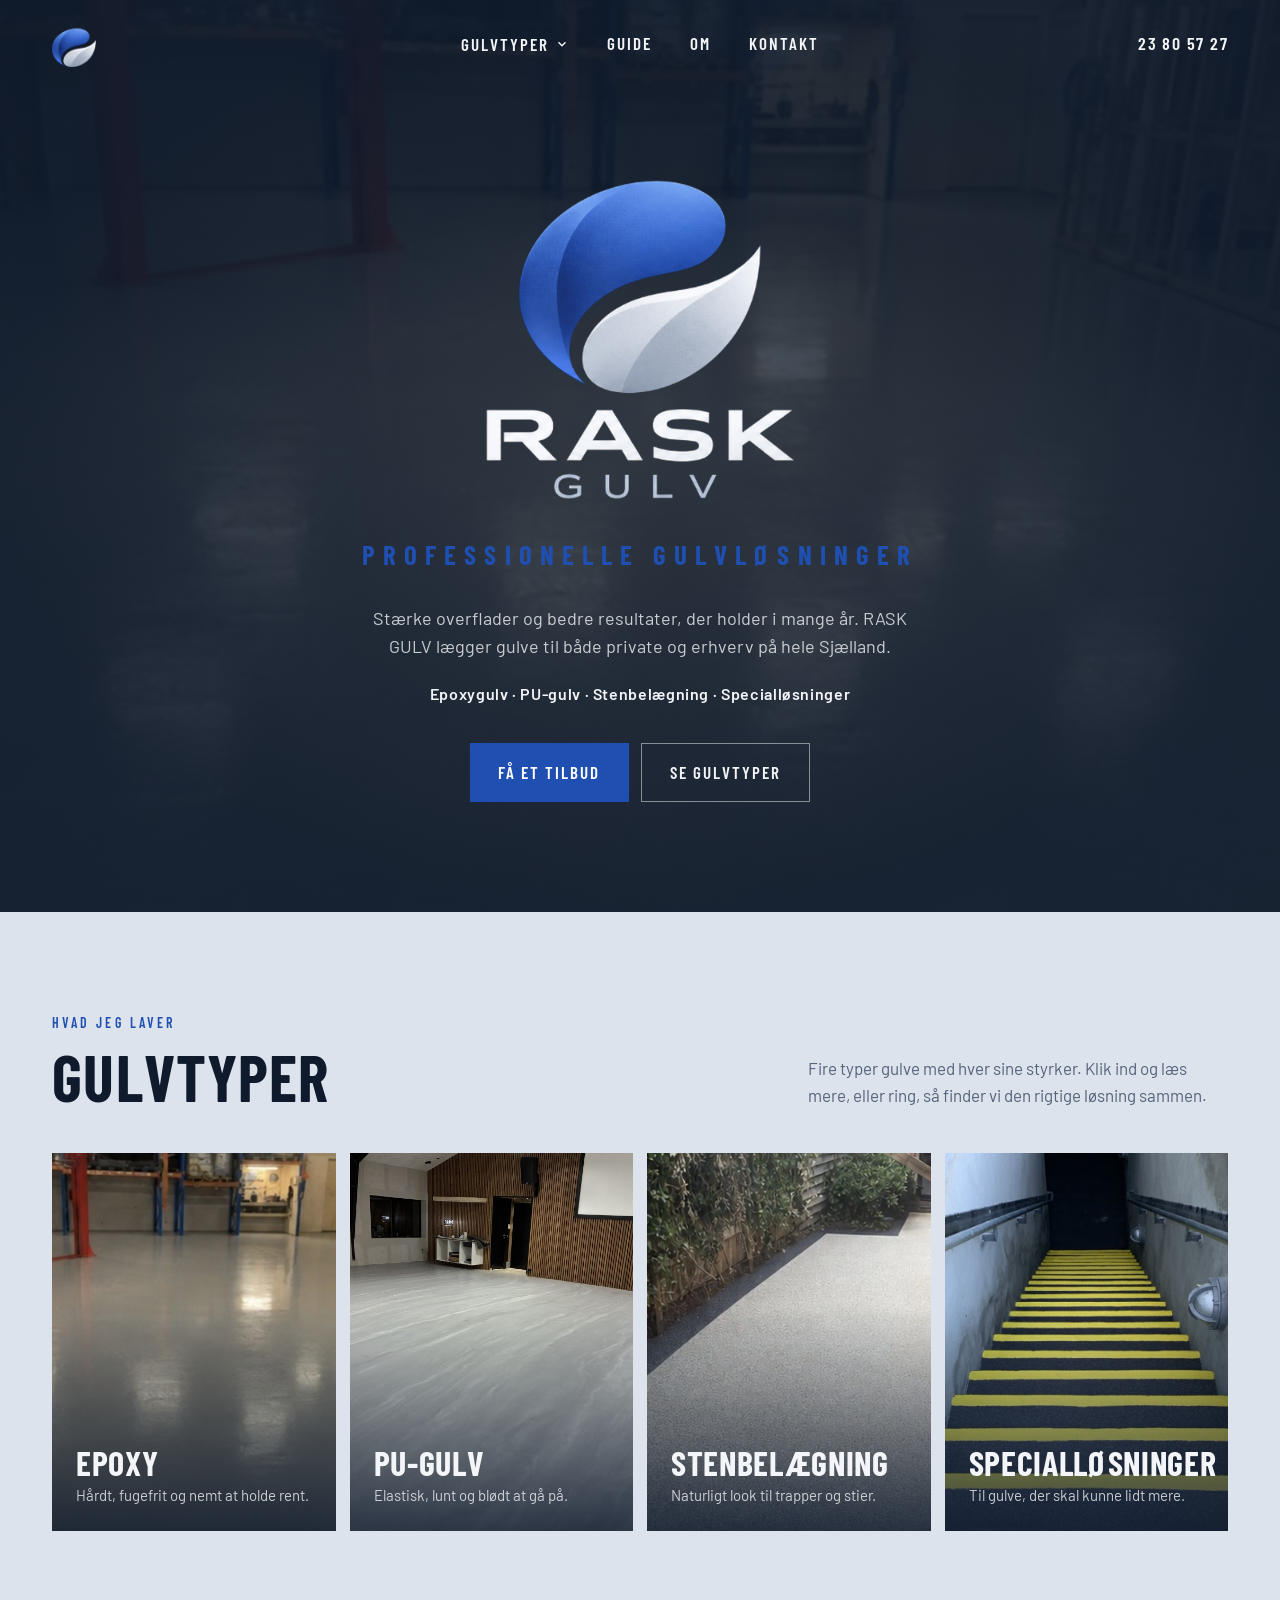
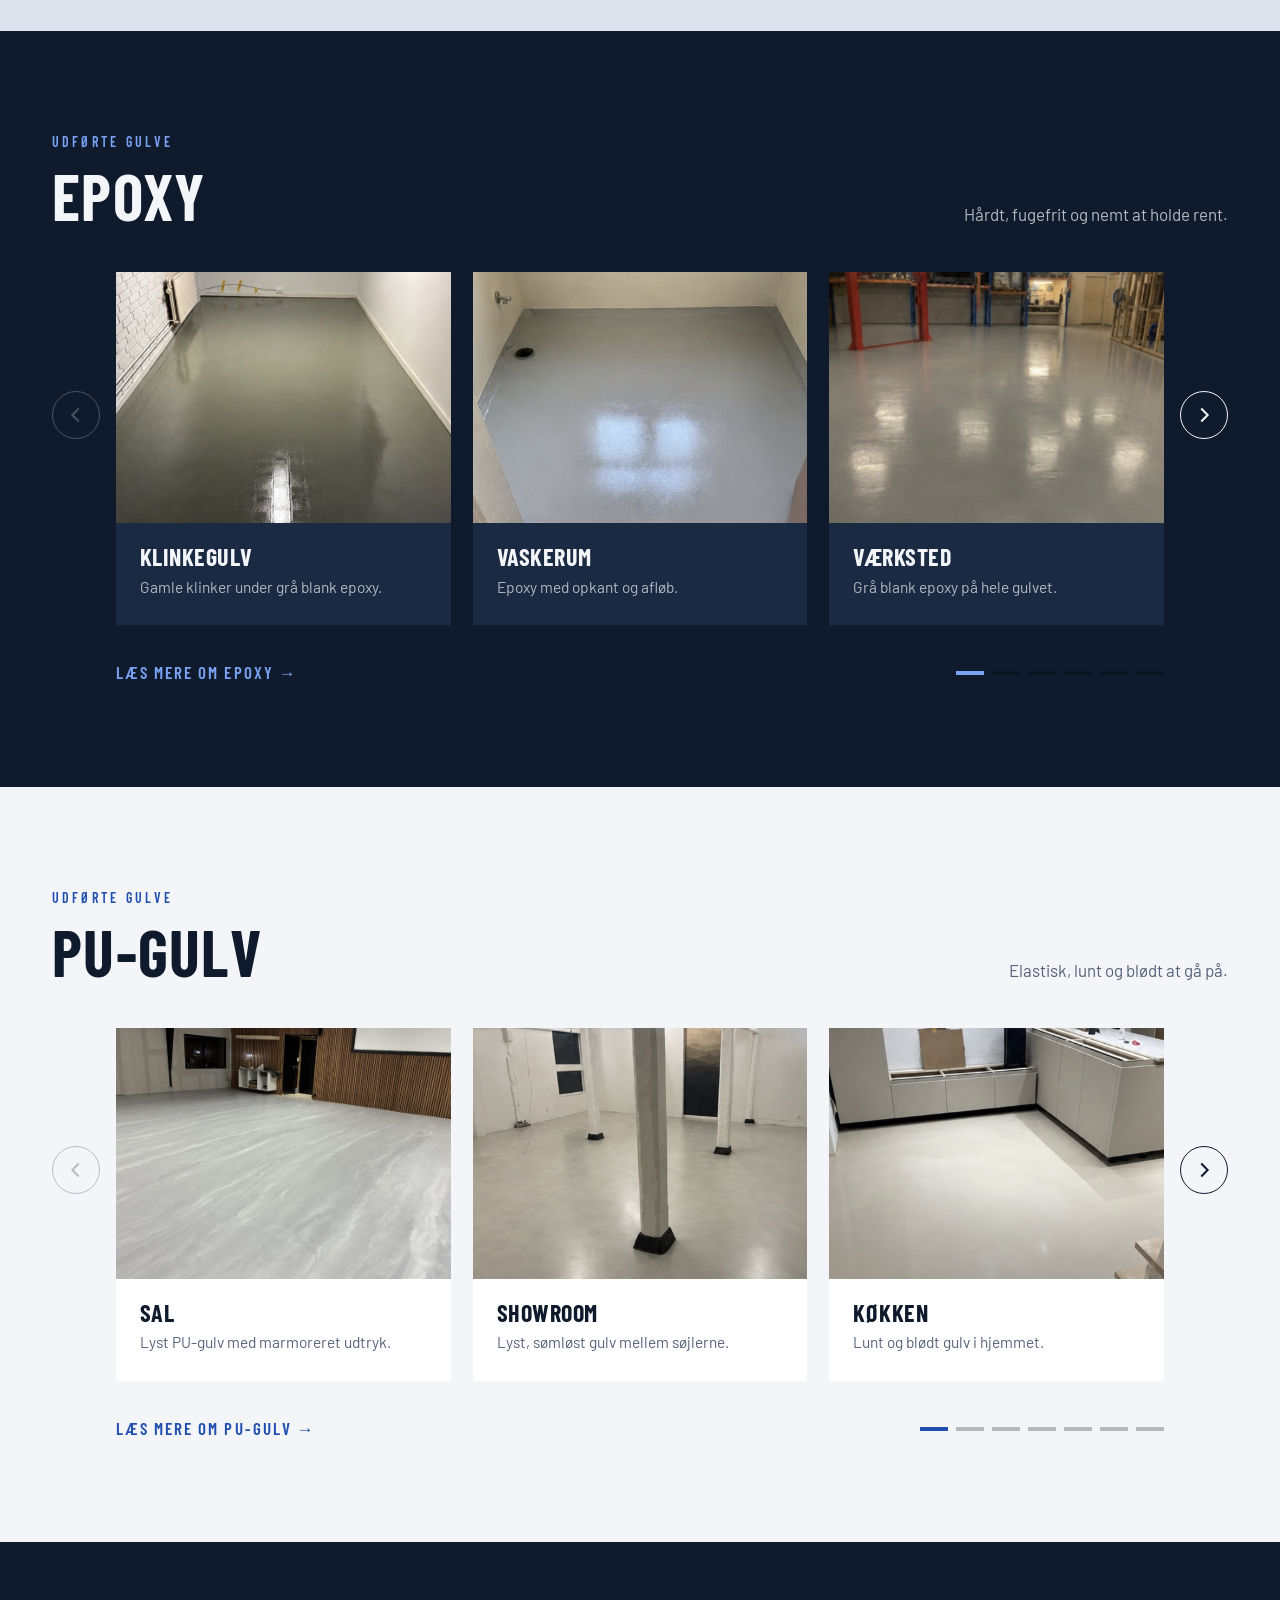
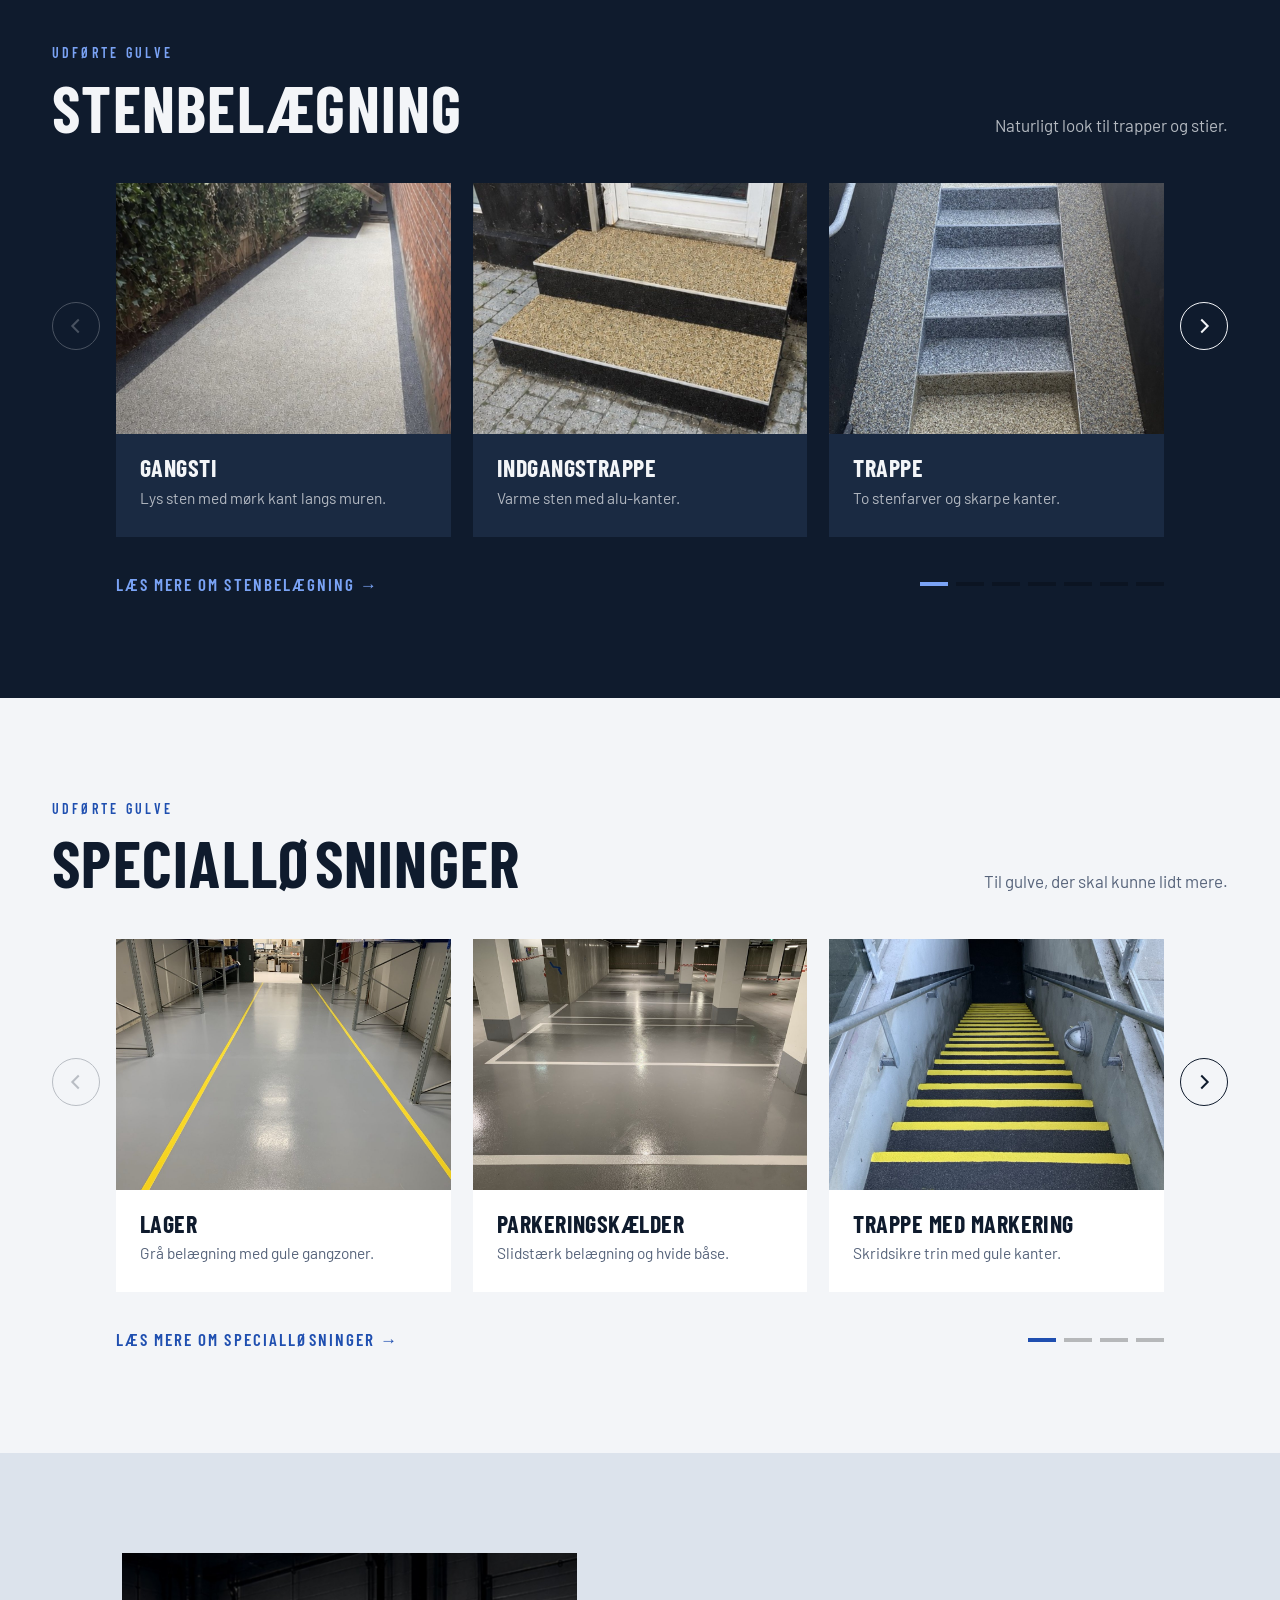
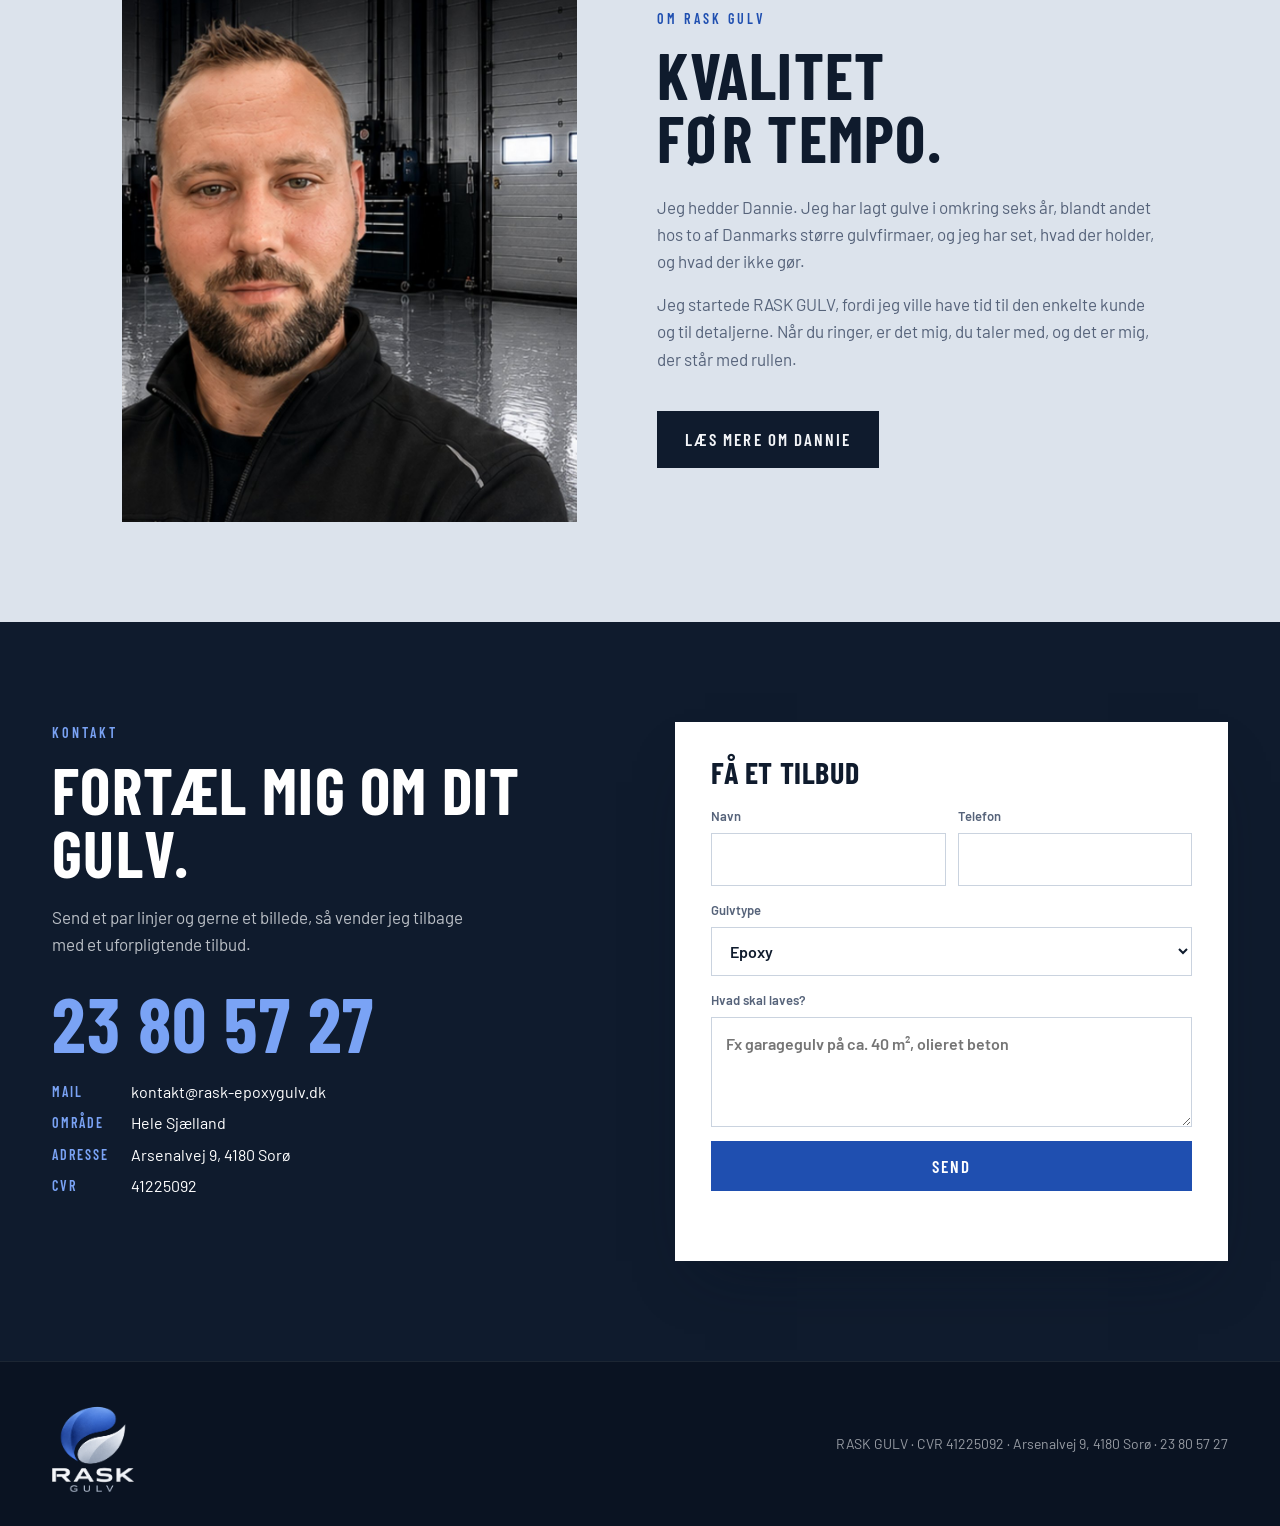
==== index.html @ 0fd966d1 "first commit" ====
<!doctype html>
<html lang="da">
<head>
<meta charset="utf-8">
<meta name="viewport" content="width=device-width, initial-scale=1, viewport-fit=cover">
<title>RASK GULV | Epoxy, PU og stenbelægning på Sjælland</title>
<meta name="description" content="RASK GULV lægger epoxy-, PU- og stenbelægning og specialgulve på hele Sjælland. Ring til Dannie på 23 80 57 27.">
<link rel="preconnect" href="https://fonts.googleapis.com"><link rel="preconnect" href="https://fonts.gstatic.com" crossorigin>
<link rel="stylesheet" href="https://fonts.googleapis.com/css2?family=Barlow+Condensed:wght@500;600;700&family=Barlow:wght@400;500;600;700&display=swap">
<link rel="icon" href="favicon/favicon.ico" sizes="any">
<link rel="icon" type="image/png" href="favicon/favicon.png">
<link rel="apple-touch-icon" href="favicon/apple-touch-icon.png">
<link rel="stylesheet" href="style.css">
</head>
<body id="top">
<header class="hero hA">
  <div class="bg"></div>
  <div class="mark"><div class="wrap"><a class="lg" href="index.html" aria-label="RASK GULV, forside"><img src="img/logo-mark.png" alt="RASK GULV"></a>
<nav class="topnav" aria-label="Hovedmenu"><div class="dd"><button class="dd-btn" aria-expanded="false" aria-haspopup="true">Gulvtyper <svg viewBox="0 0 24 24" width="14" height="14" fill="none" stroke="currentColor" stroke-width="2.4" aria-hidden="true"><path d="M6 9l6 6 6-6"/></svg></button><div class="dd-menu"><a href="epoxy.html"><span style="background-image:url(img/hero.jpg)"></span><b>Epoxy</b><small>Hårdt, fugefrit og nemt at holde rent.</small></a><a href="pu-gulv.html"><span style="background-image:url(img/pu.jpg)"></span><b>PU-gulv</b><small>Elastisk, lunt og blødt at gå på.</small></a><a href="stenbelaegning.html"><span style="background-image:url(img/st6.jpg)"></span><b>Stenbelægning</b><small>Naturligt look til trapper og stier.</small></a><a href="speciallosninger.html"><span style="background-image:url(img/sp4.jpg)"></span><b>Specialløsninger</b><small>Til gulve, der skal kunne lidt mere.</small></a></div></div><a href="gulvguide.html">Guide</a><a href="om.html">Om</a><a href="kontakt.html">Kontakt</a></nav>
<div class="right"><a class="tel" href="tel:23805727">23 80 57 27</a><button class="burger" aria-label="Åbn menu" aria-expanded="false"><i></i><i></i><i></i></button></div></div></div>
  <div class="in">
    <h1 class="brand"><img class="full" src="img/logo-full.png" alt="RASK GULV"></h1>
    <div class="sub">Professionelle gulvløsninger</div>
    <p>Stærke overflader og bedre resultater, der holder i mange år. RASK GULV lægger gulve til både private og erhverv på hele Sjælland.</p>
    <p class="types-line">Epoxygulv · PU-gulv · Stenbelægning · Specialløsninger</p>
    <div class="ctas"><a href="kontakt.html" class="btn btn-rust">Få et tilbud</a><a href="#gulvtyper" class="btn btn-line">Se gulvtyper</a></div>
  </div>
</header>

<section class="sec concrete" id="gulvtyper">
  <div class="wrap">
    <div class="sec-head"><div><div class="label">Hvad jeg laver</div><h2>Gulvtyper</h2></div><p>Fire typer gulve med hver sine styrker. Klik ind og læs mere, eller ring, så finder vi den rigtige løsning sammen.</p></div>
    <div class="tgrid"><a class="t" href="epoxy.html"><div class="bg" style="background-image:url(img/hero.jpg)"></div><h3>Epoxy</h3><p>Hårdt, fugefrit og nemt at holde rent.</p></a><a class="t" href="pu-gulv.html"><div class="bg" style="background-image:url(img/pu.jpg)"></div><h3>PU-gulv</h3><p>Elastisk, lunt og blødt at gå på.</p></a><a class="t" href="stenbelaegning.html"><div class="bg" style="background-image:url(img/st6.jpg)"></div><h3>Stenbelægning</h3><p>Naturligt look til trapper og stier.</p></a><a class="t" href="speciallosninger.html"><div class="bg" style="background-image:url(img/sp4.jpg)"></div><h3>Specialløsninger</h3><p>Til gulve, der skal kunne lidt mere.</p></a></div>
  </div>
</section>

<section class="sec dark" id="epoxy" data-carousel>
<div class="wrap">
<div class="sec-head"><div><div class="label">Udførte gulve</div><h2>Epoxy</h2></div><p>Hårdt, fugefrit og nemt at holde rent.</p></div>
<div class="carousel"><button class="arr prev side" aria-label="Forrige"><svg viewBox="0 0 24 24" fill="none" stroke="currentColor" stroke-width="2.2" aria-hidden="true"><path d="M15 5l-7 7 7 7"/></svg></button><div class="track"><article class="card"><div class="ph" style="background-image:url(img/ep1.jpg)"></div><div class="body"><h3>Klinkegulv</h3><p>Gamle klinker under grå blank epoxy.</p></div></article><article class="card"><div class="ph" style="background-image:url(img/ep7.jpg)"></div><div class="body"><h3>Vaskerum</h3><p>Epoxy med opkant og afløb.</p></div></article><article class="card"><div class="ph" style="background-image:url(img/ep3.jpg)"></div><div class="body"><h3>Værksted</h3><p>Grå blank epoxy på hele gulvet.</p></div></article><article class="card"><div class="ph" style="background-image:url(img/ep4.jpg)"></div><div class="body"><h3>Servicegrav</h3><p>Blank epoxy helt ind til kanten.</p></div></article><article class="card"><div class="ph" style="background-image:url(img/ep5.jpg)"></div><div class="body"><h3>Mindre rum</h3><p>Lys grå epoxy fra væg til væg.</p></div></article><article class="card"><div class="ph" style="background-image:url(img/ep6.jpg)"></div><div class="body"><h3>Garage</h3><p>Rå beton blev til grå epoxy.</p></div></article><article class="card"><div class="ph" style="background-image:url(img/ep8.jpg)"></div><div class="body"><h3>Værksted</h3><p>Slidt gulv, nu i rød epoxy.</p></div></article><article class="card"><div class="ph" style="background-image:url(img/epoxy-rod.jpg)"></div><div class="body"><h3>Rød epoxy</h3><p>Kraftig farve med nedsænkede riste.</p></div></article></div><button class="arr next side" aria-label="Næste"><svg viewBox="0 0 24 24" fill="none" stroke="currentColor" stroke-width="2.2" aria-hidden="true"><path d="M9 5l7 7-7 7"/></svg></button></div>
<div class="car-nav"><a class="link-more" href="epoxy.html">Læs mere om epoxy →</a><div class="dots"></div></div>
</div></section><section class="sec paper" id="pu" data-carousel>
<div class="wrap">
<div class="sec-head"><div><div class="label">Udførte gulve</div><h2>PU-gulv</h2></div><p>Elastisk, lunt og blødt at gå på.</p></div>
<div class="carousel"><button class="arr prev side" aria-label="Forrige"><svg viewBox="0 0 24 24" fill="none" stroke="currentColor" stroke-width="2.2" aria-hidden="true"><path d="M15 5l-7 7 7 7"/></svg></button><div class="track"><article class="card"><div class="ph" style="background-image:url(img/pu.jpg)"></div><div class="body"><h3>Sal</h3><p>Lyst PU-gulv med marmoreret udtryk.</p></div></article><article class="card"><div class="ph" style="background-image:url(img/pu1.jpg)"></div><div class="body"><h3>Showroom</h3><p>Lyst, sømløst gulv mellem søjlerne.</p></div></article><article class="card"><div class="ph" style="background-image:url(img/pu3.jpg)"></div><div class="body"><h3>Køkken</h3><p>Lunt og blødt gulv i hjemmet.</p></div></article><article class="card"><div class="ph" style="background-image:url(img/pu4.jpg)"></div><div class="body"><h3>Badeværelse</h3><p>Fugefrit og nemt at holde rent.</p></div></article><article class="card"><div class="ph" style="background-image:url(img/pu6.jpg)"></div><div class="body"><h3>Overdækket gårdhave</h3><p>Sømløst gulv fra væg til væg.</p></div></article><article class="card"><div class="ph" style="background-image:url(img/pu8.jpg)"></div><div class="body"><h3>Garage og hobbyrum</h3><p>Mat, varm grå overflade.</p></div></article><article class="card"><div class="ph" style="background-image:url(img/pu7.jpg)"></div><div class="body"><h3>Rum</h3><p>Levende struktur i overfladen.</p></div></article><article class="card"><div class="ph" style="background-image:url(img/pu2.jpg)"></div><div class="body"><h3>Værksted</h3><p>Glat og slidstærkt gulv.</p></div></article><article class="card"><div class="ph" style="background-image:url(img/pu5.jpg)"></div><div class="body"><h3>Overflade</h3><p>Marmoreret og sømløs.</p></div></article></div><button class="arr next side" aria-label="Næste"><svg viewBox="0 0 24 24" fill="none" stroke="currentColor" stroke-width="2.2" aria-hidden="true"><path d="M9 5l7 7-7 7"/></svg></button></div>
<div class="car-nav"><a class="link-more" href="pu-gulv.html">Læs mere om pu-gulv →</a><div class="dots"></div></div>
</div></section><section class="sec dark" id="sten" data-carousel>
<div class="wrap">
<div class="sec-head"><div><div class="label">Udførte gulve</div><h2>Stenbelægning</h2></div><p>Naturligt look til trapper og stier.</p></div>
<div class="carousel"><button class="arr prev side" aria-label="Forrige"><svg viewBox="0 0 24 24" fill="none" stroke="currentColor" stroke-width="2.2" aria-hidden="true"><path d="M15 5l-7 7 7 7"/></svg></button><div class="track"><article class="card"><div class="ph" style="background-image:url(img/st6.jpg)"></div><div class="body"><h3>Gangsti</h3><p>Lys sten med mørk kant langs muren.</p></div></article><article class="card"><div class="ph" style="background-image:url(img/st1.jpg)"></div><div class="body"><h3>Indgangstrappe</h3><p>Varme sten med alu-kanter.</p></div></article><article class="card"><div class="ph" style="background-image:url(img/st5.jpg)"></div><div class="body"><h3>Trappe</h3><p>To stenfarver og skarpe kanter.</p></div></article><article class="card"><div class="ph" style="background-image:url(img/st3.jpg)"></div><div class="body"><h3>Terrasse</h3><p>Grå stenbelægning ved træhuset.</p></div></article><article class="card"><div class="ph" style="background-image:url(img/st7.jpg)"></div><div class="body"><h3>Gårdsplads</h3><p>Gyldne sten omkring kældertrappen.</p></div></article><article class="card"><div class="ph" style="background-image:url(img/st2.jpg)"></div><div class="body"><h3>Fortov</h3><p>Stenbelægning langs facaden.</p></div></article><article class="card"><div class="ph" style="background-image:url(img/sten.jpg)"></div><div class="body"><h3>Havesti</h3><p>Lys sten med mørk kant langs bedet.</p></div></article><article class="card"><div class="ph" style="background-image:url(img/trappe-efter.jpg)"></div><div class="body"><h3>Trappe</h3><p>Stenbelægning med alu-kanter.</p></div></article><article class="card"><div class="ph" style="background-image:url(img/st4.jpg)"></div><div class="body"><h3>Kant</h3><p>Stenbelægning mod grus og net.</p></div></article></div><button class="arr next side" aria-label="Næste"><svg viewBox="0 0 24 24" fill="none" stroke="currentColor" stroke-width="2.2" aria-hidden="true"><path d="M9 5l7 7-7 7"/></svg></button></div>
<div class="car-nav"><a class="link-more" href="stenbelaegning.html">Læs mere om stenbelægning →</a><div class="dots"></div></div>
</div></section><section class="sec paper" id="special" data-carousel>
<div class="wrap">
<div class="sec-head"><div><div class="label">Udførte gulve</div><h2>Specialløsninger</h2></div><p>Til gulve, der skal kunne lidt mere.</p></div>
<div class="carousel"><button class="arr prev side" aria-label="Forrige"><svg viewBox="0 0 24 24" fill="none" stroke="currentColor" stroke-width="2.2" aria-hidden="true"><path d="M15 5l-7 7 7 7"/></svg></button><div class="track"><article class="card"><div class="ph" style="background-image:url(img/sp1.jpg)"></div><div class="body"><h3>Lager</h3><p>Grå belægning med gule gangzoner.</p></div></article><article class="card"><div class="ph" style="background-image:url(img/sp5.jpg)"></div><div class="body"><h3>Parkeringskælder</h3><p>Slidstærk belægning og hvide båse.</p></div></article><article class="card"><div class="ph" style="background-image:url(img/sp4.jpg)"></div><div class="body"><h3>Trappe med markering</h3><p>Skridsikre trin med gule kanter.</p></div></article><article class="card"><div class="ph" style="background-image:url(img/sp6.jpg)"></div><div class="body"><h3>Cykelkælder</h3><p>Gule zoner til cykelparkering.</p></div></article><article class="card"><div class="ph" style="background-image:url(img/sp2.jpg)"></div><div class="body"><h3>Stor hal</h3><p>Lys belægning med mørke linjer.</p></div></article><article class="card"><div class="ph" style="background-image:url(img/sp3.jpg)"></div><div class="body"><h3>Parkering</h3><p>Nummererede båse og tydelige striber.</p></div></article></div><button class="arr next side" aria-label="Næste"><svg viewBox="0 0 24 24" fill="none" stroke="currentColor" stroke-width="2.2" aria-hidden="true"><path d="M9 5l7 7-7 7"/></svg></button></div>
<div class="car-nav"><a class="link-more" href="speciallosninger.html">Læs mere om specialløsninger →</a><div class="dots"></div></div>
</div></section>

<section class="about sec concrete" id="om">
  <div class="wrap">
    <div class="photo" style="background:url(img/dannie.jpg) center 30%/cover" role="img" aria-label="Dannie Rask"></div>
    <div>
      <div class="label">Om RASK GULV</div>
      <h2>Kvalitet<br>før tempo.</h2>
      <p>Jeg hedder Dannie. Jeg har lagt gulve i omkring seks år, blandt andet hos to af Danmarks større gulvfirmaer, og jeg har set, hvad der holder, og hvad der ikke gør.</p>
      <p>Jeg startede RASK GULV, fordi jeg ville have tid til den enkelte kunde og til detaljerne. Når du ringer, er det mig, du taler med, og det er mig, der står med rullen.</p>
      <a href="om.html" class="btn btn-dark">Læs mere om Dannie</a>
    </div>
  </div>
</section>

<section class="contact" id="kontakt">
  <div class="wrap">
    <div>
      <div class="label">Kontakt</div>
      <h2>Fortæl mig om dit gulv.</h2>
      <p style="color:var(--muted);max-width:440px">Send et par linjer og gerne et billede, så vender jeg tilbage med et uforpligtende tilbud.</p>
      <a class="phone" href="tel:23805727">23 80 57 27</a>
      <dl>
        <dt>Mail</dt><dd>kontakt@rask-epoxygulv.dk</dd>
        <dt>Område</dt><dd>Hele Sjælland</dd>
        <dt>Adresse</dt><dd>Arsenalvej 9, 4180 Sorø</dd>
        <dt>CVR</dt><dd>41225092</dd>
      </dl>
    </div>
    <form data-demo>
<h3>Få et tilbud</h3>
<div class="row"><label for="f-n">Navn<input id="f-n" autocomplete="name"></label><label for="f-t">Telefon<input id="f-t" type="tel" autocomplete="tel"></label></div>
<label for="f-g">Gulvtype<select id="f-g"><option>Epoxy</option><option>PU-gulv</option><option>Stenbelægning</option><option>Specialløsning</option><option>Ved ikke endnu</option></select></label>
<label for="f-d">Hvad skal laves?<textarea id="f-d" placeholder="Fx garagegulv på ca. 40 m², olieret beton"></textarea></label>
<button class="btn btn-rust" type="submit">Send</button>
<p class="note" aria-live="polite" style="font-size:14px;color:var(--rust);min-height:20px"></p>
</form>
  </div>
</section>
<footer><div class="wrap"><a href="#top" aria-label="Til toppen"><img src="img/logo-full.png" alt="RASK GULV"></a><span>RASK GULV · CVR 41225092 · Arsenalvej 9, 4180 Sorø · 23 80 57 27</span></div></footer>
<script src="script.js"></script>
</body>
</html>
---- style.css ----
:root{
  --graphite:#0F1B2D; --graphite-2:#1A2A42; --concrete:#DCE3EC; --paper:#F3F5F8;
  --rust:#1F4FB0; --rust-2:#7AA3F5; --ink:#0F1B2D; --muted:#56637A; --line:#CAD3DF;
  --display:"Barlow Condensed","Arial Narrow",sans-serif; --sans:"Barlow",system-ui,-apple-system,sans-serif;
}
*{box-sizing:border-box;margin:0;padding:0}
html{scroll-behavior:smooth}
body{font-family:var(--sans);color:var(--ink);background:var(--paper);line-height:1.6;font-size:17px;-webkit-font-smoothing:antialiased}
a{color:inherit;text-decoration:none}
img{display:block;max-width:100%}
.wrap{max-width:1240px;margin:0 auto;padding-inline:32px}
.label{font-family:var(--display);font-weight:600;font-size:14px;letter-spacing:.22em;text-transform:uppercase;color:var(--rust)}
h1,h2,h3{font-family:var(--display);font-weight:700;text-transform:uppercase;letter-spacing:.02em;line-height:.98}
h2{font-size:clamp(40px,5vw,64px)}
.btn{display:inline-flex;align-items:center;gap:10px;padding:15px 28px;font-family:var(--display);font-weight:600;font-size:17px;letter-spacing:.12em;text-transform:uppercase;border:0;cursor:pointer;transition:background .2s,transform .2s}
.btn:hover{transform:translateY(-2px)}
.btn-rust{background:var(--rust);color:#fff}
.btn-rust:hover{background:#173F8F}
.btn-line{border:1.5px solid rgba(243,245,248,.5);color:var(--paper)}
.btn-dark{background:var(--graphite);color:var(--paper)}

/* HERO */
.mark{position:absolute;top:26px;left:0;right:0;z-index:5}
.mark .wrap{display:flex;justify-content:space-between;align-items:center}
.mark img{height:46px;width:auto}
.mark a.tel{color:var(--paper);font-family:var(--display);font-weight:600;font-size:18px;letter-spacing:.08em}
.hero{position:relative;min-height:720px;height:92vh;max-height:900px;background:var(--graphite);color:var(--paper);display:flex;align-items:flex-end;overflow:hidden}
.hero .bg{position:absolute;inset:0;background:url(img/hero.jpg) center 60%/cover}
.hero::after{content:"";position:absolute;inset:0;background:linear-gradient(0deg,rgba(15,27,45,.95) 0%,rgba(15,27,45,.55) 45%,rgba(15,27,45,.35) 100%)}
.hero>.wrap{position:relative;z-index:2;width:100%;padding-block:0 80px;display:grid;grid-template-columns:auto 1fr;gap:56px;align-items:end}
.hero .logo{width:210px;height:auto}
.hero h1{font-size:clamp(46px,6.2vw,88px);max-width:760px}
.hero h1 span{color:var(--rust-2)}
.hero p{margin:18px 0 32px;font-size:19px;color:rgba(243,245,248,.8);max-width:520px}
.ctas{display:flex;gap:12px;flex-wrap:wrap}

/* GULVTYPER */
.types{padding-block:100px 90px}
.types .head{display:flex;justify-content:space-between;align-items:end;gap:30px;margin-bottom:44px}
.types .head p{max-width:380px;color:var(--muted)}
.tgrid{display:grid;grid-template-columns:repeat(4,1fr);gap:14px}
.t{position:relative;aspect-ratio:3/4;overflow:hidden;background:var(--graphite-2);color:var(--paper);display:flex;flex-direction:column;justify-content:flex-end;padding:24px}
.t .bg{position:absolute;inset:0;background-size:cover;background-position:center;transition:transform .6s}
.t:hover .bg{transform:scale(1.05)}
.t::after{content:"";position:absolute;inset:0;background:linear-gradient(0deg,rgba(15,27,45,.85),rgba(15,27,45,0) 60%)}
.t>*:not(.bg){position:relative;z-index:2}
.t .n{font-family:var(--display);font-weight:600;color:var(--rust-2);font-size:15px;letter-spacing:.12em;margin-bottom:6px}
.t h3{font-size:34px}
.t p{font-size:15px;opacity:.8;margin-top:4px}
.t.missing{background:var(--graphite-2)}
.t.missing .flag{position:absolute;top:18px;left:18px;font-size:12px;font-weight:700;letter-spacing:.1em;text-transform:uppercase;color:var(--rust-2);border:1px solid var(--rust-2);padding:4px 8px}

/* FØR / EFTER */
.ba{background:var(--graphite);color:var(--paper);padding-block:100px}
.ba .head{display:flex;justify-content:space-between;align-items:end;gap:30px;margin-bottom:40px;flex-wrap:wrap}
.tabs{display:flex;gap:6px}
.tabs button{font-family:var(--display);font-weight:600;font-size:16px;letter-spacing:.12em;text-transform:uppercase;background:none;border:1.5px solid rgba(243,245,248,.25);color:var(--paper);padding:10px 20px;cursor:pointer}
.tabs button.on{background:var(--rust);border-color:var(--rust)}
.slider{position:relative;aspect-ratio:4/3;max-height:640px;width:100%;overflow:hidden;user-select:none;background:#111}
.slider img{position:absolute;inset:0;width:100%;height:100%;object-fit:cover}
.slider .after{clip-path:inset(0 0 0 var(--x,50%))}
.slider .bar{position:absolute;top:0;bottom:0;left:var(--x,50%);width:2px;background:var(--paper);transform:translateX(-1px);pointer-events:none}
.slider .knob{position:absolute;top:50%;left:var(--x,50%);width:54px;height:54px;border-radius:50%;background:var(--paper);transform:translate(-50%,-50%);display:grid;place-items:center;color:var(--graphite);pointer-events:none;font-weight:700}
.slider input{position:absolute;inset:0;width:100%;height:100%;opacity:0;cursor:ew-resize;margin:0}
.slider .tag{position:absolute;top:18px;font-family:var(--display);font-weight:600;letter-spacing:.18em;font-size:15px;background:rgba(15,27,45,.75);padding:6px 14px}
.slider .tag.l{left:18px}.slider .tag.r{right:18px;background:var(--rust)}
.ba .cap{display:flex;justify-content:space-between;gap:20px;margin-top:20px;color:rgba(243,245,248,.75);flex-wrap:wrap}
.ba .cap b{font-family:var(--display);font-size:22px;letter-spacing:.06em;text-transform:uppercase;color:var(--paper);font-weight:600}

/* OM */
.about{padding-block:110px}
.about .wrap{display:grid;grid-template-columns:1fr 1.1fr;gap:80px;align-items:center;max-width:1100px}
.about .photo{aspect-ratio:4/5;background:repeating-linear-gradient(135deg,#E6E3DD 0 14px,#DEDAD3 14px 28px);display:grid;place-items:center;color:var(--muted);font-weight:600;font-size:14px;letter-spacing:.1em;text-transform:uppercase}
.about h2{margin:14px 0 24px}
.about p{color:var(--muted);margin-bottom:16px;max-width:520px}
.about .close{font-family:var(--display);font-weight:600;font-size:26px;text-transform:uppercase;letter-spacing:.04em;color:var(--ink);margin-top:26px}

/* KONTAKT */
.contact{background:var(--concrete);padding-block:100px}
.contact .wrap{display:grid;grid-template-columns:1fr 1fr;gap:70px;align-items:start}
.contact h2{margin:14px 0 20px}
.contact .phone{display:block;font-family:var(--display);font-weight:700;font-size:clamp(48px,6vw,76px);color:var(--rust);letter-spacing:.02em;line-height:1;margin:26px 0 18px;user-select:all}
.contact dl{display:grid;grid-template-columns:auto 1fr;gap:6px 22px;font-size:16px}
.contact dt{font-family:var(--display);font-weight:600;letter-spacing:.14em;text-transform:uppercase;color:var(--muted);font-size:14px;padding-top:2px}
form{background:var(--paper);padding:36px;display:grid;gap:14px}
form h3{font-size:30px;margin-bottom:4px}
.row{display:grid;grid-template-columns:1fr 1fr;gap:12px}
label{font-size:13px;font-weight:600;display:grid;gap:6px;color:var(--muted)}
input,select,textarea{font:inherit;font-size:16px;padding:13px 14px;border:1.5px solid var(--line);background:#fff;color:var(--ink);border-radius:0}
textarea{min-height:110px;resize:vertical}
form .btn{justify-content:center}

footer{background:var(--graphite);color:rgba(243,245,248,.6);padding-block:34px;font-size:14px}
footer .wrap{display:flex;justify-content:space-between;align-items:center;gap:20px;flex-wrap:wrap}
footer img{height:54px;width:auto}

@media (max-width:980px){
  .hero .wrap{grid-template-columns:1fr;gap:28px}
  .hero .logo{width:140px}
  .tgrid{grid-template-columns:1fr 1fr}
  .about .wrap,.contact .wrap{grid-template-columns:1fr;gap:44px}
  .types .head{flex-direction:column;align-items:start}
}
@media (max-width:600px){
  .wrap{padding-inline:18px}
  .mark img{height:36px}
  .hero{min-height:640px}
  .tgrid{grid-template-columns:1fr}
  .t{aspect-ratio:16/10}
  .types,.ba,.about,.contact{padding-block:70px}
  .row{grid-template-columns:1fr}
  form{padding:24px}
}

/* ---- delt: knapper/fokus ---- */
a:focus-visible,button:focus-visible,input:focus-visible,select:focus-visible,textarea:focus-visible{outline:2px solid var(--rust-2);outline-offset:3px}
.btn-line-dark{border:1.5px solid var(--graphite);color:var(--graphite)}
.t{color:var(--paper)}

/* ---- sidehoved (undersider) ---- */
.phead{position:relative;min-height:520px;background:var(--graphite);color:var(--paper);display:flex;align-items:flex-end;overflow:hidden}
.phead .bg{position:absolute;inset:0;background-size:cover;background-position:center}
.phead::after{content:"";position:absolute;inset:0;background:linear-gradient(0deg,rgba(15,27,45,.92) 0%,rgba(15,27,45,.45) 55%,rgba(15,27,45,.35) 100%)}
.phead>.wrap{position:relative;z-index:2;width:100%;padding-block:170px 70px}
.crumb{font-family:var(--display);font-weight:600;font-size:14px;letter-spacing:.2em;text-transform:uppercase;color:var(--rust-2);display:flex;gap:10px;margin-bottom:14px}
.crumb a:hover{text-decoration:underline}
.phead h1{font-size:clamp(52px,7vw,96px)}
.phead p{margin-top:14px;font-size:19px;color:rgba(243,245,248,.8);max-width:540px}

/* ---- intro ---- */
.intro{padding-block:100px 80px}
.intro .wrap{display:grid;grid-template-columns:1.1fr 1fr;gap:80px;align-items:start}
.intro .lead{font-size:clamp(21px,2vw,25px);line-height:1.5;color:var(--ink);max-width:560px}
.list{list-style:none;border-top:1px solid var(--line)}
.list li{display:flex;justify-content:space-between;gap:16px;padding:17px 0;border-bottom:1px solid var(--line);font-family:var(--display);font-weight:600;font-size:21px;letter-spacing:.04em;text-transform:uppercase}
.list li span{font-family:var(--sans);font-weight:500;text-transform:none;letter-spacing:0;font-size:15.5px;color:var(--muted);text-align:right;padding-top:3px}

/* ---- før/efter par ---- */
.pairs{display:grid;grid-template-columns:1fr 1fr;gap:22px}
.pair{background:var(--graphite-2);color:var(--paper)}
.pair .imgs{display:grid;grid-template-columns:1fr 1fr;gap:3px;aspect-ratio:4/3}
.pair figure{position:relative;overflow:hidden;margin:0}
.pair img{width:100%;height:100%;object-fit:cover}
.pair figcaption{position:absolute;top:12px;left:12px;font-family:var(--display);font-weight:600;font-size:13px;letter-spacing:.18em;background:rgba(15,27,45,.78);padding:4px 10px}
.pair figure:last-child figcaption{background:var(--rust)}
.pair .txt{padding:18px 22px 22px}
.pair b{display:block;font-family:var(--display);font-weight:600;font-size:22px;letter-spacing:.05em;text-transform:uppercase}
.pair span{font-size:15px;color:rgba(243,245,248,.7)}
.more-work{margin-top:70px}
.more-work h3{font-size:30px;margin-bottom:24px}
.section-light .pair{background:var(--graphite)}
.pairs-sec{padding-block:0 100px}
.pairs-sec h2{margin-bottom:34px;font-size:clamp(34px,4vw,50px)}

/* ---- galleri ---- */
.gallery{padding-block:0 100px}
.gal{display:grid;grid-template-columns:repeat(3,1fr);grid-auto-rows:clamp(240px,26vw,380px);gap:14px}
.gal figure{position:relative;overflow:hidden;margin:0;background:var(--concrete)}
.gal img{width:100%;height:100%;object-fit:cover;transition:transform .6s}
.gal figure:hover img{transform:scale(1.04)}
.gal figcaption{position:absolute;left:0;right:0;bottom:0;padding:34px 16px 14px;background:linear-gradient(0deg,rgba(15,27,45,.8),transparent);color:var(--paper);font-family:var(--display);font-weight:600;font-size:15px;letter-spacing:.14em;text-transform:uppercase}
.gal.n1{grid-template-columns:1fr;grid-auto-rows:clamp(300px,45vw,560px)}
.gal.n2{grid-template-columns:1fr 1fr}

/* ---- CTA-bånd ---- */
.band{background:var(--graphite);color:var(--paper);padding-block:90px;text-align:center}
.band p{margin:16px auto 32px;color:rgba(243,245,248,.75);max-width:460px}
.band .ctas{justify-content:center}

/* ---- andre typer ---- */
.others{padding-block:90px}
.others h2{margin-bottom:34px;font-size:clamp(34px,4vw,50px)}
.others .tgrid{grid-template-columns:repeat(3,1fr)}
.others .t{aspect-ratio:4/3}

/* ---- om-side ---- */
.bio{padding-block:110px}
.bio .wrap{display:grid;grid-template-columns:1fr 1.15fr;gap:80px;align-items:start;max-width:1120px}
.bio .photo{aspect-ratio:4/5;background:url(img/dannie.jpg) center 30%/cover}
.bio .big{font-family:var(--display);font-weight:700;text-transform:uppercase;font-size:clamp(40px,4.4vw,58px);line-height:.98;margin-bottom:28px}
.bio p{color:var(--muted);margin-bottom:16px;max-width:540px}
.bio .quote{border-left:3px solid var(--rust);padding:6px 0 6px 22px;margin:30px 0;color:var(--ink);font-size:19px;max-width:520px}
.bio .sig{font-family:var(--display);font-weight:700;font-size:24px;text-transform:uppercase;letter-spacing:.04em;margin-top:24px}
.bio .role{font-size:14px;color:var(--muted);letter-spacing:.06em}
.values{background:var(--concrete);padding-block:90px}
.values .grid{display:grid;grid-template-columns:repeat(3,1fr);gap:0}
.val{padding:6px 36px;border-left:1px solid var(--line)}
.val:first-child{border-left:0;padding-left:0}
.val h3{font-size:28px;margin-bottom:10px}
.val p{color:var(--muted);font-size:16px}
.about .btn{margin-top:22px}

@media (max-width:980px){
  .intro .wrap,.bio .wrap{grid-template-columns:1fr;gap:44px}
  .pairs{grid-template-columns:1fr}
  .gal{grid-template-columns:1fr 1fr}
  .others .tgrid{grid-template-columns:1fr 1fr 1fr}
  .bio .photo{max-width:420px}
}
@media (max-width:640px){
  .phead{min-height:420px}
  .phead>.wrap{padding-block:120px 44px}
  .intro,.bio,.values,.band,.others{padding-block:70px}
  .list li{flex-direction:column;gap:2px}
  .list li span{text-align:left}
  .gal,.gal.n2{grid-template-columns:1fr;grid-auto-rows:360px}
  .others .tgrid{grid-template-columns:1fr}
  .values .grid{grid-template-columns:1fr;gap:30px}
  .val{border-left:0;padding:0}
}
@media (prefers-reduced-motion:reduce){html{scroll-behavior:auto}*{transition:none!important}}

/* ===== v3: sektioner, karruseller, undersider ===== */
.sec{padding-block:100px}
.sec.paper{background:var(--paper)}
.sec.concrete{background:var(--concrete)}
.sec.dark{background:var(--graphite);color:var(--paper)}
.sec.dark .label{color:var(--rust-2)}
.sec-head{display:flex;justify-content:space-between;align-items:end;gap:30px;margin-bottom:44px;flex-wrap:wrap}
.sec-head p{max-width:420px;color:var(--muted)}
.sec.dark .sec-head p{color:rgba(243,245,248,.72)}
.sec-head h2{margin-top:12px}

/* karrusel */
.carousel{position:relative}
.track{display:flex;gap:22px;overflow-x:auto;scroll-snap-type:x mandatory;scroll-behavior:smooth;scrollbar-width:none;padding-bottom:4px}
.track::-webkit-scrollbar{display:none}
.card{flex:0 0 calc((100% - 44px)/3);scroll-snap-align:start;background:#fff;color:var(--ink);display:flex;flex-direction:column}
.sec.dark .card{background:var(--graphite-2);color:var(--paper)}
.card .ph{aspect-ratio:4/3;background-size:cover;background-position:center}
.card .body{padding:22px 24px 26px}
.card h3{font-size:24px;margin-bottom:6px}
.card p{font-size:15.5px;color:var(--muted)}
.sec.dark .card p{color:rgba(243,245,248,.7)}
.car-nav{display:flex;align-items:center;justify-content:space-between;gap:20px;margin-top:30px}
.arrows{display:flex;gap:8px}
.arr{width:48px;height:48px;border:1.5px solid currentColor;background:none;color:inherit;cursor:pointer;display:grid;place-items:center;transition:background .2s,color .2s}
.arr:hover:not(:disabled){background:var(--rust);border-color:var(--rust);color:#fff}
.arr:disabled{opacity:.25;cursor:default}
.arr svg{width:22px;height:22px}
.dots{display:flex;gap:8px}
.dots button{width:28px;height:4px;border:0;background:currentColor;opacity:.25;cursor:pointer;padding:0}
.dots button.on{opacity:1;background:var(--rust)}
.sec.dark .dots button.on{background:var(--rust-2)}
.link-more{font-family:var(--display);font-weight:600;font-size:17px;letter-spacing:.12em;text-transform:uppercase;color:var(--rust);display:inline-flex;gap:8px;align-items:center}
.sec.dark .link-more{color:var(--rust-2)}
.link-more:hover{text-decoration:underline}

/* topbar på undersider */
.topbar{background:var(--paper);border-bottom:1px solid var(--line)}
.topbar .wrap{display:flex;justify-content:space-between;align-items:center;padding-block:18px;gap:20px}
.topbar img{height:42px;width:auto}
.topbar .right{display:flex;align-items:center;gap:22px}
.topbar .tel{font-family:var(--display);font-weight:600;font-size:18px;letter-spacing:.06em}
.topbar .btn{padding:11px 20px;font-size:15px}

/* underside-hoved */
.shead{background:var(--paper);padding-block:70px 60px}
.shead .crumb{color:var(--rust)}
.shead h1{font-size:clamp(52px,7.4vw,108px);line-height:.92}
.shead h1 span{display:block;color:var(--rust)}
.shead p{margin:24px 0 30px;font-size:20px;color:var(--muted);max-width:640px}
.shead .ctas .btn-line{border-color:var(--rust);color:var(--rust)}
.band-img{height:clamp(260px,38vw,480px);background-size:cover;background-position:center}

/* fordele-bånd */
.feat{background:var(--graphite);color:var(--paper);padding-block:28px}
.feat .grid{display:grid;grid-template-columns:repeat(4,1fr);gap:14px}
.feat .f{display:flex;align-items:center;gap:16px;padding:20px 22px;border:1px solid rgba(243,245,248,.12);background:var(--graphite-2)}
.feat .f b{font-weight:600;font-size:16px;line-height:1.3}
.ico{flex:none;width:46px;height:46px;display:grid;place-items:center;background:rgba(31,79,176,.14);color:var(--rust)}
.feat .ico{background:rgba(94,142,230,.14);color:var(--rust-2)}
.ico svg{width:24px;height:24px}

/* anvendelsesområder */
.uses{display:grid;grid-template-columns:repeat(2,1fr);gap:14px}
.use{display:flex;align-items:center;gap:18px;padding:22px 24px;background:#fff;border:1px solid var(--line)}
.use b{font-weight:600;font-size:17px}
.systems{display:grid;gap:14px}
.sys{display:flex;align-items:center;gap:24px;padding:28px 30px;background:#fff;border:1px solid var(--line)}
.sys .ico{width:58px;height:58px}
.sys .ico svg{width:30px;height:30px}
.sys small{display:block;font-family:var(--display);font-weight:600;font-size:13px;letter-spacing:.18em;text-transform:uppercase;color:var(--rust)}
.sys h3{font-size:30px;margin:2px 0 4px}
.sys p{color:var(--muted);font-size:16px}
.sec.dark .pair{background:var(--graphite-2)}
.pairs-note{color:rgba(243,245,248,.7)}

@media (max-width:980px){
  .card{flex-basis:calc((100% - 22px)/2)}
  .feat .grid{grid-template-columns:1fr 1fr}
}
@media (max-width:640px){
  .sec{padding-block:70px}
  .card{flex-basis:86%}
  .track{gap:14px}
  .feat .grid,.uses{grid-template-columns:1fr}
  .topbar .tel{display:none}
  .topbar img{height:34px}
  .shead{padding-block:44px 40px}
  .sys{flex-direction:column;align-items:flex-start;gap:14px;padding:22px}
}
.hero .label,.ba .label,.band .label{color:var(--rust-2)}
.band{background:var(--rust)}
.band p{color:rgba(255,255,255,.85)}
.band .btn-rust{background:#fff;color:var(--rust)}
.band .btn-rust:hover{background:#E8EEFA}

/* ===== v4: harmoni ===== */
.ico{background:#E3EBFA;color:var(--rust)}
.feat .ico{background:rgba(122,163,245,.16);color:var(--rust-2)}
.use,.sys{border-color:var(--line)}
.use:hover,.sys:hover{border-color:var(--rust)}
.sec.concrete .card{background:#fff}
.tabs button.on,.dots button.on{background:var(--rust)}
footer{background:#0A1322}
/* kontakt i blå */
.contact{background:var(--rust);color:#fff}
.contact .label{color:#BFD2FA}
.contact h2{color:#fff}
.contact>.wrap>div>p{color:rgba(255,255,255,.82)!important}
.contact .phone{color:#fff}
.contact dt{color:#BFD2FA}
.contact dd{color:#fff}
.contact form{background:#fff;box-shadow:0 30px 60px -30px rgba(10,19,34,.55)}
.contact form h3{color:var(--ink)}
.band{background:var(--graphite)}
.band .btn-rust{background:var(--rust);color:#fff}
.band .btn-rust:hover{background:#173F8F}
.band p{color:rgba(243,245,248,.75)}
.sec.dark+.band{border-top:1px solid rgba(243,245,248,.1)}
.about .btn-dark,.btn-dark{background:var(--graphite)}
.hero::after{background:linear-gradient(0deg,rgba(15,27,45,.95) 0%,rgba(15,27,45,.55) 45%,rgba(15,27,45,.3) 100%)}
.shead{border-bottom:4px solid var(--rust)}
.sec.dark+.band,.band{background:var(--graphite)}
.sec.dark+.band,.band{background:var(--rust)}
.band p{color:rgba(255,255,255,.85)}
.band .btn-rust{background:#fff;color:var(--rust)}
.band .btn-rust:hover{background:#E3EBFA}
/* v5 */
.hero h1 span{color:var(--rust)}
.contact{background:var(--graphite);color:var(--paper)}
.contact .label,.contact dt{color:var(--rust-2)}
.contact>.wrap>div>p{color:rgba(243,245,248,.75)!important}
.contact .phone{color:var(--rust-2)}
.contact form .btn-rust{background:var(--rust);color:#fff}
footer{border-top:1px solid rgba(243,245,248,.08)}
.band{background:var(--graphite)}
.band.steel{background:var(--concrete);color:var(--ink)}
.band.steel p{color:var(--muted)}
.band .btn-rust,.band.steel .btn-rust{background:var(--rust);color:#fff}
.band .btn-rust:hover{background:#173F8F}
.band p{color:rgba(243,245,248,.75)}
/* v6: undersider som forsiden */
.phead h1 span{display:block;color:var(--rust)}
.phead p{max-width:600px}
.phead .ctas{margin-top:28px}
.phead{min-height:600px}
.feat{background:var(--concrete);color:var(--ink);padding-block:34px}
.feat .f{background:#fff;border:1px solid var(--line)}
.feat .ico{background:#E3EBFA;color:var(--rust)}
.others{background:var(--concrete)}
.bio{background:var(--paper)}
.values{background:var(--concrete)}
.contact.light{background:var(--paper);color:var(--ink)}
.contact.light .label,.contact.light dt{color:var(--rust)}
.contact.light>.wrap>div>p{color:var(--muted)!important}
.contact.light .phone{color:var(--rust)}
.contact.light h2{color:var(--ink)}
.contact.light dd{color:var(--ink)}
.contact.light form{border:1px solid var(--line)}
.phead::after,.hero::after{background:linear-gradient(90deg,rgba(15,27,45,.97) 0%,rgba(15,27,45,.9) 38%,rgba(15,27,45,.45) 75%,rgba(15,27,45,.3) 100%),linear-gradient(0deg,rgba(15,27,45,.7) 0%,transparent 45%)}
.phead h1 span,.hero h1 span{color:#2E63D1}
.phead .crumb{color:var(--rust-2)}
/* hero A */
.hero.hA{height:auto;min-height:760px;max-height:none;align-items:center;justify-content:center;text-align:center;padding-block:140px 110px}
.hero.hA::after{background:radial-gradient(ellipse at center,rgba(15,27,45,.72) 0%,rgba(15,27,45,.92) 72%)}
.hA .in{position:relative;z-index:2;max-width:780px;padding-inline:24px;margin:0 auto}
.hA .brand{display:flex;flex-direction:column;align-items:center;gap:30px;margin:0}
.hA .sph{width:clamp(120px,13vw,180px);height:auto}
.hA .wm{width:clamp(280px,40vw,560px);height:auto}
.hA .sub{display:flex;align-items:center;justify-content:center;gap:22px;margin-top:34px;font-family:var(--display);font-weight:700;font-size:clamp(18px,2.1vw,27px);letter-spacing:.3em;text-transform:uppercase;color:#9DBBF8}
.hA .sub:before,.hA .sub:after{content:"";width:60px;height:2px;background:#2E63D1;flex:none}
.hA p{margin:28px auto 36px;max-width:560px;font-size:18px;color:rgba(243,245,248,.8)}
.hA .ctas{justify-content:center}
@media (max-width:640px){.hero.hA{min-height:640px;padding-block:110px 70px}.hA .sub{letter-spacing:.18em;gap:12px}.hA .sub:before,.hA .sub:after{width:26px}}
@media (max-width:640px){.hA .sub:before,.hA .sub:after{display:none}}
.hA .sub:before,.hA .sub:after{display:none!important}
.hA .sub{color:#1F4FB0}
.hA p{margin-bottom:20px}
.checks{list-style:none;display:flex;flex-wrap:wrap;justify-content:center;gap:10px 26px;margin:0 0 36px;font-weight:600;font-size:16px;color:#F3F5F8}
.checks li{display:flex;align-items:center;gap:8px}
.checks li:before{content:"";width:18px;height:18px;background:#1F4FB0 url("data:image/svg+xml,%3Csvg xmlns='http://www.w3.org/2000/svg' viewBox='0 0 24 24' fill='none' stroke='white' stroke-width='3.2' stroke-linecap='round' stroke-linejoin='round'%3E%3Cpath d='M6 12.5l4 4 8-9'/%3E%3C/svg%3E") center/12px no-repeat;flex:none}
.hA p.types-line{margin:0 auto 36px;font-weight:600;font-size:16px;letter-spacing:.04em;color:#F3F5F8}
.hA p{max-width:600px}
.hA p{max-width:560px}
/* v7: sidepile i karrusel */
.carousel{position:relative;padding-inline:64px}
.arr.side{position:absolute;top:calc(50% - 60px);width:48px;height:48px;border-radius:50%;z-index:3;border:1.5px solid currentColor;background:transparent}
.arr.side.prev{left:0}.arr.side.next{right:0}
.car-nav{padding-inline:64px}
.car-nav .dots{margin-left:auto}
@media (max-width:640px){.carousel{padding-inline:0}.arr.side{display:none}.car-nav{padding-inline:0}}

/* v7: anvendelsesområder som ren information */
.uses{display:flex;flex-wrap:wrap;justify-content:center;gap:48px 0;border-top:1px solid var(--line);padding-top:56px}
.use{flex:0 0 25%;display:flex;flex-direction:column;align-items:center;text-align:center;gap:16px;padding:0 18px;background:none;border:0;cursor:default}
.use:hover{border-color:transparent}
.use .ico{width:64px;height:64px;border-radius:50%;background:#E3EBFA;color:var(--rust)}
.use .ico svg{width:28px;height:28px}
.use b{font-family:var(--display);font-weight:600;font-size:20px;letter-spacing:.06em;text-transform:uppercase;color:var(--ink);line-height:1.15}
.sys{cursor:default}
.sys:hover{border-color:var(--line)}
@media (max-width:980px){.use{flex-basis:33.333%}}
@media (max-width:640px){.use{flex-basis:50%}.uses{gap:36px 0}}
#muligheder .sec-head{flex-direction:column;align-items:center;text-align:center;gap:12px}
#muligheder .sec-head p{max-width:520px}
/* v8: gulvtype som største overskrift */
.phead h1{font-size:clamp(56px,8vw,112px);line-height:.92}
.phead h1 span{display:block;font-size:.34em;letter-spacing:.08em;line-height:1.1;margin-top:14px;color:#2E63D1}
/* v9: ens opbygning på alle undersider */
.phead{height:600px;min-height:0;align-items:center}
.phead>.wrap{padding-block:90px 0}
.phead p{max-width:560px;min-height:calc(3 * 1.6em)}
.feat .f{min-height:84px}
@media (max-width:640px){.phead{height:auto;min-height:560px}.phead>.wrap{padding-block:120px 50px}.phead p{min-height:0}}
.t p{white-space:nowrap;overflow:hidden;text-overflow:ellipsis}
/* nyt logo */
.hA .brand img.full{width:clamp(220px,24vw,340px);height:auto}
.mark img{height:48px;width:auto}
footer img{height:70px;width:auto}
footer img{height:96px}

/* ===== GULVGUIDE ===== */
.gnav{position:sticky;top:env(safe-area-inset-top,0px);z-index:20;background:var(--graphite);border-bottom:1px solid rgba(243,245,248,.1)}
.gnav .wrap{display:flex;gap:6px;overflow-x:auto;scrollbar-width:none;padding-block:12px}
.gnav a{flex:none;font-family:var(--display);font-weight:600;font-size:15px;letter-spacing:.1em;text-transform:uppercase;color:rgba(243,245,248,.8);padding:9px 16px;border:1px solid rgba(243,245,248,.15)}
.gnav a:hover{background:var(--rust);border-color:var(--rust);color:#fff}
.chooser{display:grid;grid-template-columns:1.3fr 1fr;gap:24px;margin-bottom:60px}
.areas{display:grid;grid-template-columns:repeat(2,1fr);gap:10px}
.area{text-align:left;background:#fff;border:1.5px solid var(--line);padding:16px 18px;cursor:pointer;font-family:var(--sans);color:var(--ink);transition:border-color .2s,background .2s}
.area b{display:block;font-family:var(--display);font-weight:600;font-size:20px;letter-spacing:.06em;text-transform:uppercase}
.area small{color:var(--muted);font-size:14px}
.area:hover{border-color:var(--rust)}
.area.on{background:var(--rust);border-color:var(--rust);color:#fff}
.area.on small{color:rgba(255,255,255,.8)}
.recs{background:var(--graphite);color:var(--paper);padding:36px;display:flex;align-items:center}
.rec h3{font-size:clamp(40px,4vw,56px);margin:10px 0 14px;color:#fff}
.rec p{color:rgba(243,245,248,.8);margin-bottom:22px}
.rec .label{color:var(--rust-2)}
.recs .link-more{color:var(--rust-2)}
.table-wrap{overflow-x:auto}
.compare{width:100%;border-collapse:collapse;background:#fff;font-size:16px}
.compare th,.compare td{text-align:left;padding:18px 22px;border-bottom:1px solid var(--line)}
.compare thead th{font-family:var(--display);font-weight:600;font-size:14px;letter-spacing:.16em;text-transform:uppercase;color:var(--muted);background:var(--concrete)}
.compare tbody th{font-family:var(--display);font-weight:700;font-size:21px;text-transform:uppercase;letter-spacing:.04em}
.compare tbody th a{color:var(--rust)}
.compare tbody th a:hover{text-decoration:underline}

.ff-over{display:grid;grid-template-columns:repeat(4,1fr);gap:1px;background:rgba(243,245,248,.12);margin-bottom:56px}
.ff-over div{background:var(--graphite-2);padding:22px 24px}
.ff-over b{display:block;font-family:var(--display);font-weight:600;font-size:22px;text-transform:uppercase;letter-spacing:.05em}
.ff-over span{font-size:14.5px;color:rgba(243,245,248,.65)}
.ff-block{margin-bottom:56px}
.ff-h{display:flex;justify-content:space-between;gap:30px;align-items:end;margin-bottom:24px;flex-wrap:wrap}
.ff-block h3{font-size:30px;margin-bottom:6px}
.ff-h p{max-width:520px;color:rgba(243,245,248,.72);font-size:16px}
.ff-note{margin-top:18px;color:rgba(243,245,248,.65);font-size:15px}
.swatches{display:grid;grid-template-columns:repeat(auto-fill,minmax(140px,1fr));gap:14px}
.sw{background:var(--graphite-2);padding:10px 10px 14px}
.sw .chip{display:block;aspect-ratio:1;background:var(--c);margin-bottom:12px;box-shadow:inset 0 0 0 1px rgba(255,255,255,.08)}
.sw.speck .chip{background:
 radial-gradient(circle at 20% 30%,rgba(255,255,255,.35) 0 1.2px,transparent 1.6px) 0 0/9px 9px,
 radial-gradient(circle at 70% 60%,rgba(0,0,0,.35) 0 1.3px,transparent 1.7px) 0 0/11px 11px,
 radial-gradient(circle at 40% 80%,rgba(255,255,255,.2) 0 1px,transparent 1.4px) 3px 2px/7px 7px,
 var(--c)}
.sw b{display:block;font-family:var(--display);font-weight:700;font-size:18px;letter-spacing:.06em}
.sw small{color:rgba(243,245,248,.65);font-size:14px}
.ff-two{display:grid;grid-template-columns:1fr 1fr;gap:40px}
.ff-two .ff-block h3{margin-bottom:20px}
.finish,.slip{display:grid;grid-template-columns:repeat(3,1fr);gap:12px}
.slip{grid-template-columns:repeat(4,1fr)}
.fi span,.sl span{display:block;height:120px;margin-bottom:10px;background:#9DA1AA}
.fi.blank span{background:linear-gradient(135deg,#8E939B 0%,#C9CED6 38%,#F4F6F9 46%,#AEB3BB 56%,#8E939B 100%)}
.fi.silke span{background:linear-gradient(135deg,#90959C 0%,#B3B8BF 45%,#C4C8CE 52%,#A2A7AE 62%,#90959C 100%)}
.fi.mat span{background:#9DA1A8}
.sl span{background:radial-gradient(circle,rgba(20,24,30,.55) 0 calc(var(--n)*.55px + .5px),transparent calc(var(--n)*.55px + 1px)) 0 0/calc(18px - var(--n)*2.5px) calc(18px - var(--n)*2.5px),#9DA1A8}
.fi b,.sl b{font-family:var(--display);font-weight:600;font-size:17px;letter-spacing:.1em;text-transform:uppercase}

.steps{list-style:none;display:grid;grid-template-columns:repeat(5,1fr);gap:14px;counter-reset:s}
.steps li{background:#fff;border:1px solid var(--line);padding:26px 22px;display:flex;flex-direction:column;gap:16px}
.steps .num{width:44px;height:44px;border-radius:50%;background:var(--rust);color:#fff;display:grid;place-items:center;font-family:var(--display);font-weight:700;font-size:20px}
.steps h3{font-size:22px;margin-bottom:8px}
.steps p{color:var(--muted);font-size:15px}
.prep{margin-top:26px;background:var(--graphite);color:var(--paper);padding:24px 28px;display:flex;gap:30px;align-items:center;flex-wrap:wrap}
.prep b{font-family:var(--display);font-weight:600;font-size:20px;letter-spacing:.1em;text-transform:uppercase;color:var(--rust-2)}
.prep ul{list-style:none;display:flex;flex-wrap:wrap;gap:8px 28px;font-size:15.5px}
.prep li:before{content:"·";color:var(--rust-2);margin-right:8px;font-weight:700}

.clean{display:grid;grid-template-columns:repeat(3,1fr);gap:18px}
.cl{background:#fff;border:1px solid var(--line)}
.cl-h{display:flex;justify-content:space-between;align-items:baseline;padding:22px 24px;background:var(--graphite);color:var(--paper)}
.cl-h h3{font-size:26px}
.cl-h span{font-family:var(--display);font-weight:600;font-size:13px;letter-spacing:.18em;color:var(--rust-2)}
.cl-i{padding:18px 24px;border-top:1px solid var(--line)}
.cl-i:first-of-type{border-top:0}
.cl-i b{font-family:var(--display);font-weight:600;font-size:17px;letter-spacing:.08em;text-transform:uppercase}
.cl-i p{color:var(--muted);font-size:15px;margin-top:4px}

.wrap.narrow{max-width:900px}
.center-h{justify-content:center;text-align:center}
.faq{display:grid;gap:10px}
.faq details{background:#fff;border:1px solid var(--line)}
.faq summary{list-style:none;cursor:pointer;padding:20px 60px 20px 24px;position:relative;font-family:var(--display);font-weight:600;font-size:21px;letter-spacing:.03em;text-transform:uppercase}
.faq summary::-webkit-details-marker{display:none}
.faq summary:after{content:"+";position:absolute;right:24px;top:50%;transform:translateY(-50%);font-size:28px;color:var(--rust);font-weight:500}
.faq details[open] summary:after{content:"–"}
.faq details[open] summary{color:var(--rust)}
.faq details p{padding:0 24px 22px;color:var(--muted);max-width:720px}

@media (max-width:1100px){.steps{grid-template-columns:repeat(2,1fr)}.steps li:last-child{grid-column:1/-1}}
@media (max-width:980px){.chooser,.ff-two{grid-template-columns:1fr}.clean{grid-template-columns:1fr}.ff-over{grid-template-columns:1fr 1fr}}
@media (max-width:640px){.areas{grid-template-columns:1fr}.steps{grid-template-columns:1fr}.slip{grid-template-columns:1fr 1fr}.finish{grid-template-columns:repeat(3,1fr)}.recs{padding:26px}.faq summary{font-size:18px}.compare th,.compare td{padding:14px}}
.swatches{grid-template-columns:repeat(11,1fr);gap:10px}
.swatches.k{grid-template-columns:repeat(8,1fr)}
.sw{padding:8px 8px 12px}
.sw b{font-size:16px}.sw small{font-size:12.5px}
.sw.speck .chip{background:
 radial-gradient(circle at 30% 30%,rgba(255,255,255,.28) 0 .9px,transparent 1.3px) 0 0/7px 7px,
 radial-gradient(circle at 70% 70%,rgba(0,0,0,.28) 0 1px,transparent 1.4px) 2px 3px/9px 9px,
 var(--c)}
@media (max-width:980px){.swatches{grid-template-columns:repeat(6,1fr)}.swatches.k{grid-template-columns:repeat(4,1fr)}}
@media (max-width:640px){.swatches,.swatches.k{grid-template-columns:repeat(4,1fr)}}

/* ===== TOPMENU ===== */
.mark{padding-top:0;top:0}
.mark .wrap{display:grid;grid-template-columns:1fr auto 1fr;align-items:center;padding-block:20px}
.mark .lg img{height:46px;width:auto;display:block}
.mark .right{justify-self:end;display:flex;align-items:center;gap:18px}
.topnav{display:flex;align-items:center;gap:6px}
.topnav>a,.dd-btn{position:relative;display:inline-flex;align-items:center;gap:6px;padding:10px 16px;font-family:var(--display);font-weight:600;font-size:17px;letter-spacing:.12em;text-transform:uppercase;color:#F3F5F8;background:none;border:0;cursor:pointer}
.topnav>a:after,.dd-btn:after{content:"";position:absolute;left:16px;right:16px;bottom:2px;height:2px;background:#2E63D1;transform:scaleX(0);transform-origin:left;transition:transform .25s}
.topnav>a:hover:after,.dd-btn:hover:after,.topnav>a.on:after,.dd-btn.on:after,.dd.open .dd-btn:after{transform:scaleX(1)}
.dd-btn svg{transition:transform .25s}
.dd.open .dd-btn svg{transform:rotate(180deg)}
.dd{position:relative}
.dd-menu{position:absolute;top:calc(100% + 12px);left:50%;transform:translate(-50%,-6px);width:560px;display:grid;grid-template-columns:1fr 1fr;gap:6px;padding:10px;background:#0F1B2D;border:1px solid rgba(243,245,248,.12);box-shadow:0 30px 60px -20px rgba(0,0,0,.6);opacity:0;visibility:hidden;transition:opacity .2s,transform .2s;z-index:50}
.dd.open .dd-menu{opacity:1;visibility:visible;transform:translate(-50%,0)}
.dd-menu a{display:grid;grid-template-columns:64px 1fr;grid-template-rows:auto auto;column-gap:14px;align-items:center;padding:10px;color:#F3F5F8;transition:background .2s}
.dd-menu a:hover,.dd-menu a.on{background:#1A2A42}
.dd-menu span{grid-row:1/3;width:64px;height:48px;background-size:cover;background-position:center}
.dd-menu b{font-family:var(--display);font-weight:600;font-size:18px;letter-spacing:.06em;text-transform:uppercase;align-self:end}
.dd-menu small{font-size:13px;color:rgba(243,245,248,.6);align-self:start;line-height:1.35}
.dd-menu a.on b{color:#7AA3F5}
.burger{display:none;width:44px;height:44px;background:none;border:0;cursor:pointer;flex-direction:column;justify-content:center;gap:6px;padding:0 9px}
.burger i{display:block;height:2px;background:#F3F5F8;transition:transform .3s,opacity .3s}
body.nav-open .burger i:nth-child(1){transform:translateY(8px) rotate(45deg)}
body.nav-open .burger i:nth-child(2){opacity:0}
body.nav-open .burger i:nth-child(3){transform:translateY(-8px) rotate(-45deg)}

@media (max-width:900px){
  .mark .wrap{grid-template-columns:1fr auto}
  .mark .tel{display:none}
  .burger{display:flex;position:relative;z-index:60}
  .topnav{position:fixed;inset:0;z-index:55;background:#0F1B2D;flex-direction:column;justify-content:center;gap:6px;padding:90px 24px 40px;opacity:0;visibility:hidden;transition:opacity .3s;overflow-y:auto}
  body.nav-open .topnav{opacity:1;visibility:visible}
  body.nav-open{overflow:hidden}
  .topnav>a,.dd-btn{font-size:30px;padding:10px}
  .dd{display:flex;flex-direction:column;align-items:center}
  .dd-menu{position:static;transform:none;width:min(420px,100%);grid-template-columns:1fr;display:none;opacity:1;visibility:visible;margin-top:6px}
  .dd.open .dd-menu{display:grid;transform:none}
  .mark .lg,.mark .right{position:relative;z-index:60}
}
.dd-menu,.dd-menu a{text-align:left}

/* ===== FARVER & FINISH v2 ===== */
.farve-teaser+.others{background:var(--paper)}
.ff-over a{display:block;background:var(--graphite-2);padding:22px 24px;transition:background .2s}
.ff-over a:hover{background:var(--rust)}
.ff-over a b{display:block;font-family:var(--display);font-weight:600;font-size:22px;text-transform:uppercase;letter-spacing:.05em}
.ff-over a span{font-size:14.5px;color:rgba(243,245,248,.7)}
.ff-over{margin-bottom:0}
.fhead{display:flex;justify-content:space-between;align-items:end;gap:20px;flex-wrap:wrap;padding-bottom:22px;border-bottom:1px solid var(--line);margin-bottom:22px}
.fhead h2{margin-top:10px}
.fintro{max-width:760px;color:var(--muted);font-size:17px;margin-bottom:26px}
.fh3{font-family:var(--display);font-weight:700;font-size:26px;text-transform:uppercase;letter-spacing:.04em;margin:48px 0 6px}
.fsub{color:var(--muted);font-size:15.5px;margin-bottom:18px;max-width:760px}
.sysbox{display:flex;justify-content:space-between;align-items:center;gap:24px;flex-wrap:wrap;background:#fff;border:1px solid var(--line);border-left:4px solid var(--rust);padding:24px 28px}
.sysbox small,.sysbox-r small,.stocolor small,.std small{display:block;font-family:var(--display);font-weight:600;font-size:13px;letter-spacing:.2em;text-transform:uppercase;color:var(--rust)}
.sysbox h4{font-family:var(--display);font-weight:700;font-size:32px;margin:2px 0}
.sysbox p{color:var(--muted);font-size:15px}
.sysbox-r{text-align:right}
.sysbox-r small{color:var(--muted);margin-bottom:8px}
.chips{display:flex;flex-wrap:wrap;gap:8px}
.chip,.pill{display:inline-flex;align-items:center;padding:10px 18px;background:#fff;border:1px solid var(--line);font-family:var(--display);font-weight:600;font-size:16px;letter-spacing:.08em;text-transform:uppercase;color:var(--ink)}
.pill{padding:7px 14px;font-size:14px;background:var(--paper)}
.ral{display:grid;grid-template-columns:repeat(4,1fr);gap:12px}
.rc{background:#fff;border:1px solid var(--line)}
.rc span{display:block;height:110px;border-bottom:1px solid var(--line)}
.rc b{display:block;padding:12px 16px 0;font-family:var(--display);font-weight:700;font-size:20px;letter-spacing:.04em}
.rc small{display:block;padding:0 16px 14px;color:var(--muted);font-size:14px}
.two-box{display:grid;grid-template-columns:1fr 1fr;gap:40px}
.two-box .fh3{margin-top:48px}
.grid4{display:grid;grid-template-columns:repeat(4,1fr);gap:14px}
.grid5{display:grid;grid-template-columns:repeat(5,1fr);gap:12px}
.ph-card{position:relative;display:block;padding:0;border:1px solid var(--line);background:#fff;cursor:zoom-in;text-align:left;font:inherit;color:var(--ink);overflow:hidden}
.ph-card img{width:100%;aspect-ratio:3/4;object-fit:cover;display:block;transition:transform .5s}
.vb img{aspect-ratio:16/10}
.sw-card img{aspect-ratio:1}
.ph-card:hover img{transform:scale(1.04)}
.ph-card .cap{display:flex;flex-wrap:wrap;align-items:baseline;justify-content:space-between;gap:2px 10px;padding:12px 14px 14px;background:#fff;position:relative}
.ph-card .cap b{font-family:var(--display);font-weight:600;font-size:18px;letter-spacing:.04em}
.ph-card .cap small{flex-basis:100%;order:3;color:var(--muted);font-size:13.5px}
.ph-card .cap i{font-style:normal;font-family:var(--display);font-weight:600;font-size:13px;letter-spacing:.14em;text-transform:uppercase;color:var(--rust)}
.vuba .extra{display:none}
.vuba.all .extra{display:block}
.more-wrap{display:flex;justify-content:center;margin-top:30px}
.stocolor{display:flex;justify-content:space-between;align-items:center;gap:24px;flex-wrap:wrap;background:var(--graphite);color:var(--paper);padding:26px 30px;margin-top:34px}
.stocolor small{color:var(--rust-2)}
.stocolor h4{font-family:var(--display);font-weight:700;font-size:28px;margin:4px 0}
.stocolor p{color:rgba(243,245,248,.75);font-size:15px;max-width:680px}
.stocolor .btn{border-color:rgba(243,245,248,.5)}
.std{display:flex;gap:30px;align-items:center;background:var(--graphite);color:var(--paper);padding:24px 30px;margin:18px 0}
.std small{color:var(--rust-2)}
.std b{display:block;font-family:var(--display);font-weight:700;font-size:44px;line-height:1;white-space:nowrap}
.std p{color:rgba(243,245,248,.8);font-size:15.5px;max-width:640px}
.seg{display:flex;gap:8px;margin-bottom:18px;flex-wrap:wrap}
.seg button{font-family:var(--display);font-weight:600;font-size:16px;letter-spacing:.08em;text-transform:uppercase;padding:12px 18px;background:#fff;border:1.5px solid var(--line);color:var(--ink);cursor:pointer}
.seg button.on{background:var(--rust);border-color:var(--rust);color:#fff}
.spec-box{background:#fff;border:1px solid var(--line);padding:26px 28px;margin-bottom:10px}
.spec-box h4{font-family:var(--display);font-weight:700;font-size:26px;text-transform:uppercase;margin-bottom:4px}
.pc{display:inline-flex;align-items:center;gap:10px;padding:9px 14px 9px 10px;margin:0 8px 8px 0;border:1px solid var(--line);background:#fff;font-weight:600;font-size:15px}
.pc i{width:22px;height:22px;border:1px solid rgba(0,0,0,.12)}
.note-box{margin-top:40px;padding:18px 22px;border:1px solid var(--line);border-left:4px solid var(--rust);background:#fff;color:var(--muted);font-size:15px}
.farve-teaser .spec-box{margin-bottom:24px}
.farve-teaser .sysbox{margin-bottom:18px}
.proces .steps li{background:var(--graphite-2);border-color:rgba(243,245,248,.1);color:var(--paper)}
.proces .steps p{color:rgba(243,245,248,.7)}
.proces .prep{background:var(--graphite-2)}
/* lightbox */
.lb{position:fixed;inset:0;z-index:200;background:rgba(10,19,34,.92);display:flex;align-items:center;justify-content:center;padding:40px 20px}
.lb[hidden]{display:none}
.lb figure{max-width:min(1000px,100%);max-height:100%;display:flex;flex-direction:column;gap:12px;margin:0}
.lb img{max-width:100%;max-height:78vh;object-fit:contain;display:block;margin:0 auto}
.lb figcaption{color:#F3F5F8;text-align:center;font-family:var(--display);font-weight:600;font-size:20px;letter-spacing:.08em;text-transform:uppercase}
.lb-x{position:absolute;top:18px;right:22px;width:48px;height:48px;background:none;border:1.5px solid rgba(243,245,248,.5);color:#fff;font-size:28px;cursor:pointer}
@media (max-width:980px){.ral,.grid4{grid-template-columns:repeat(2,1fr)}.grid5{grid-template-columns:repeat(3,1fr)}.two-box{grid-template-columns:1fr;gap:0}.sysbox-r{text-align:left}.std{flex-direction:column;align-items:flex-start;gap:10px}}
@media (max-width:560px){.grid5{grid-template-columns:repeat(2,1fr)}.ph-card .cap i{display:none}.rc span{height:80px}}
.vb .cap i{display:none}
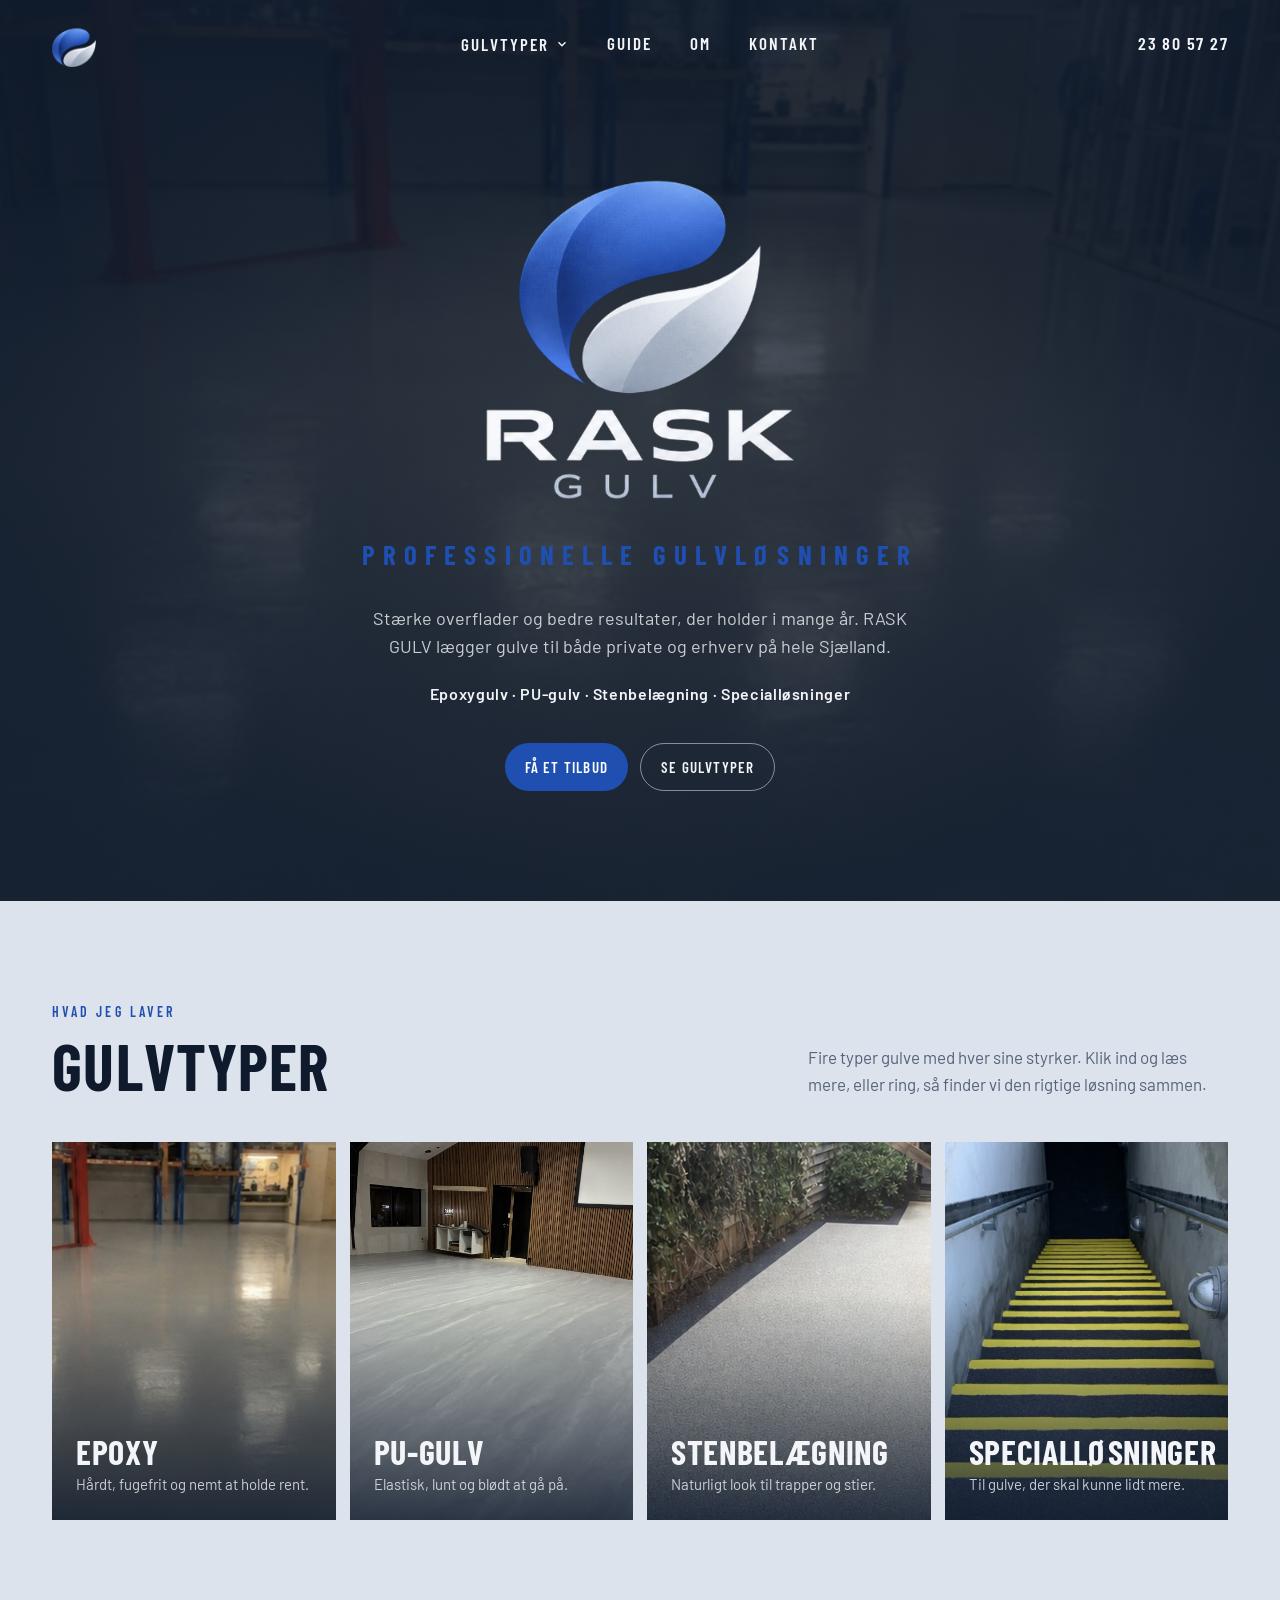
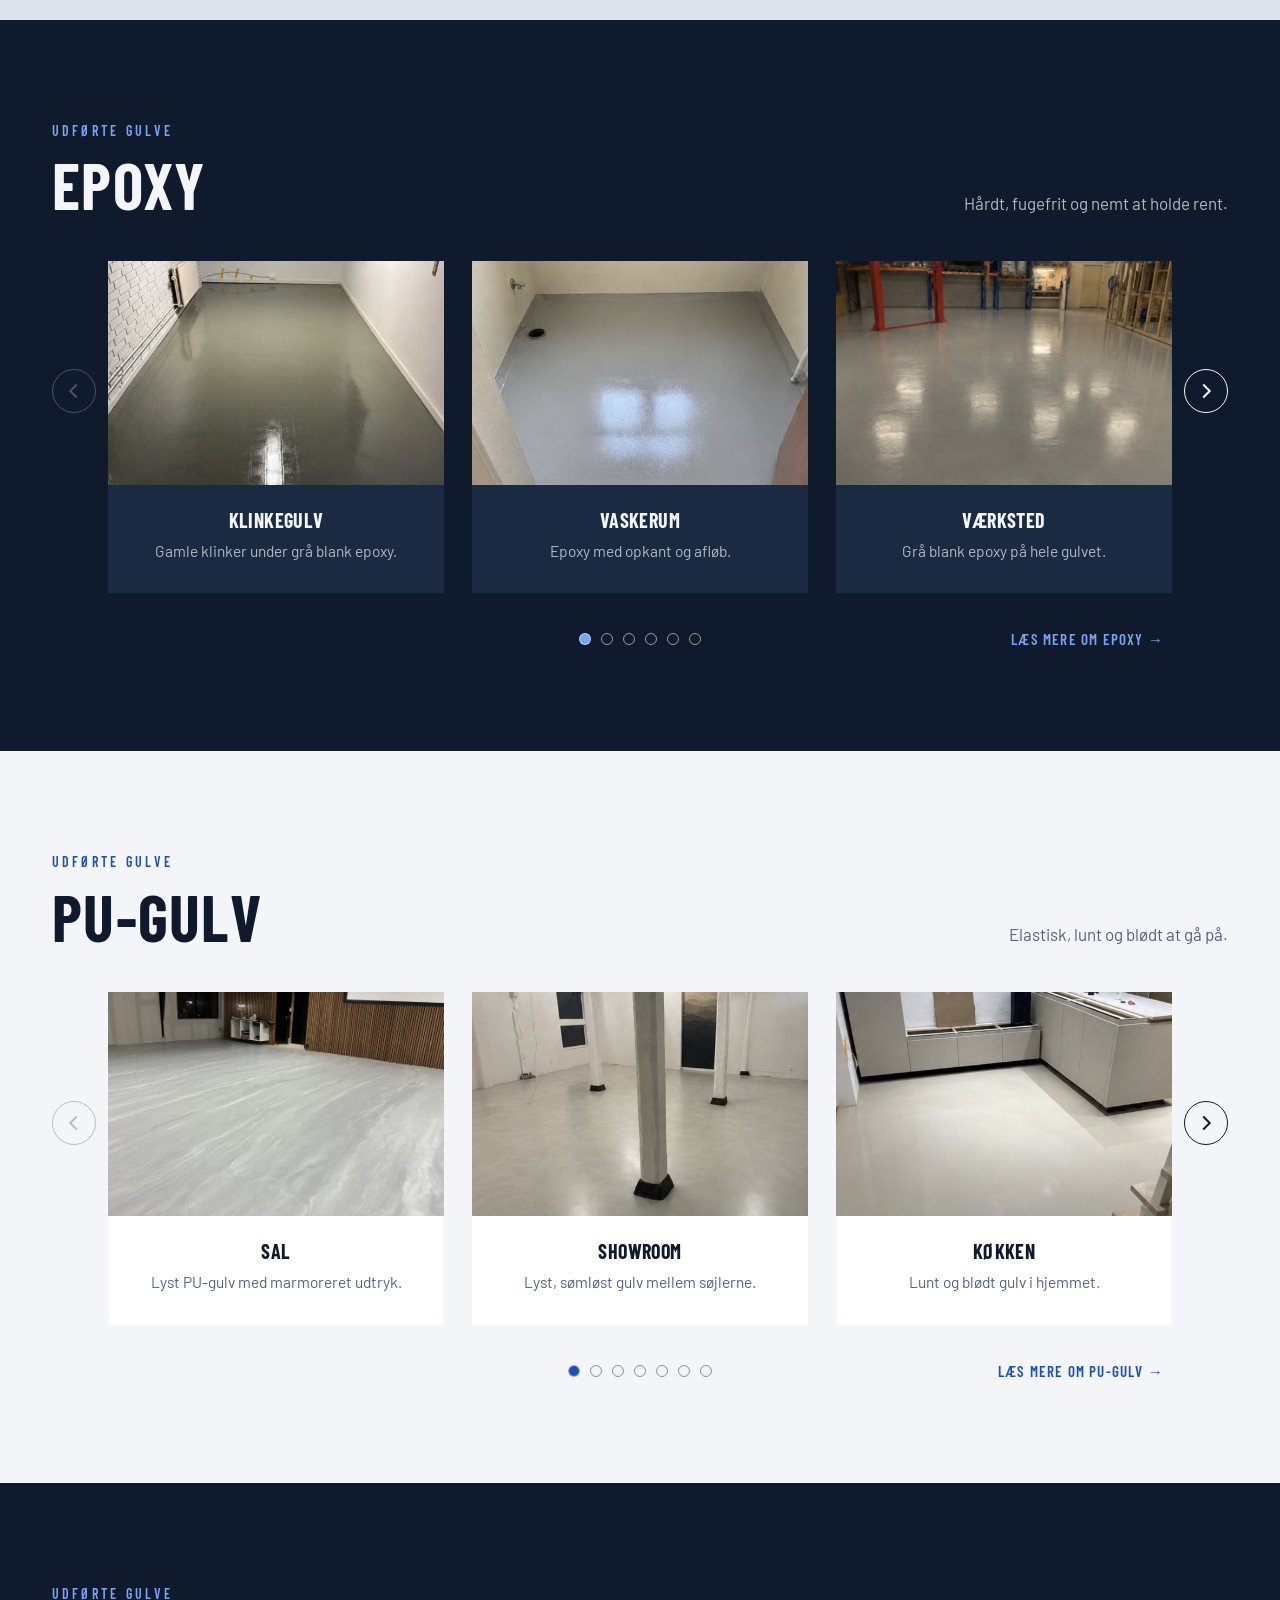
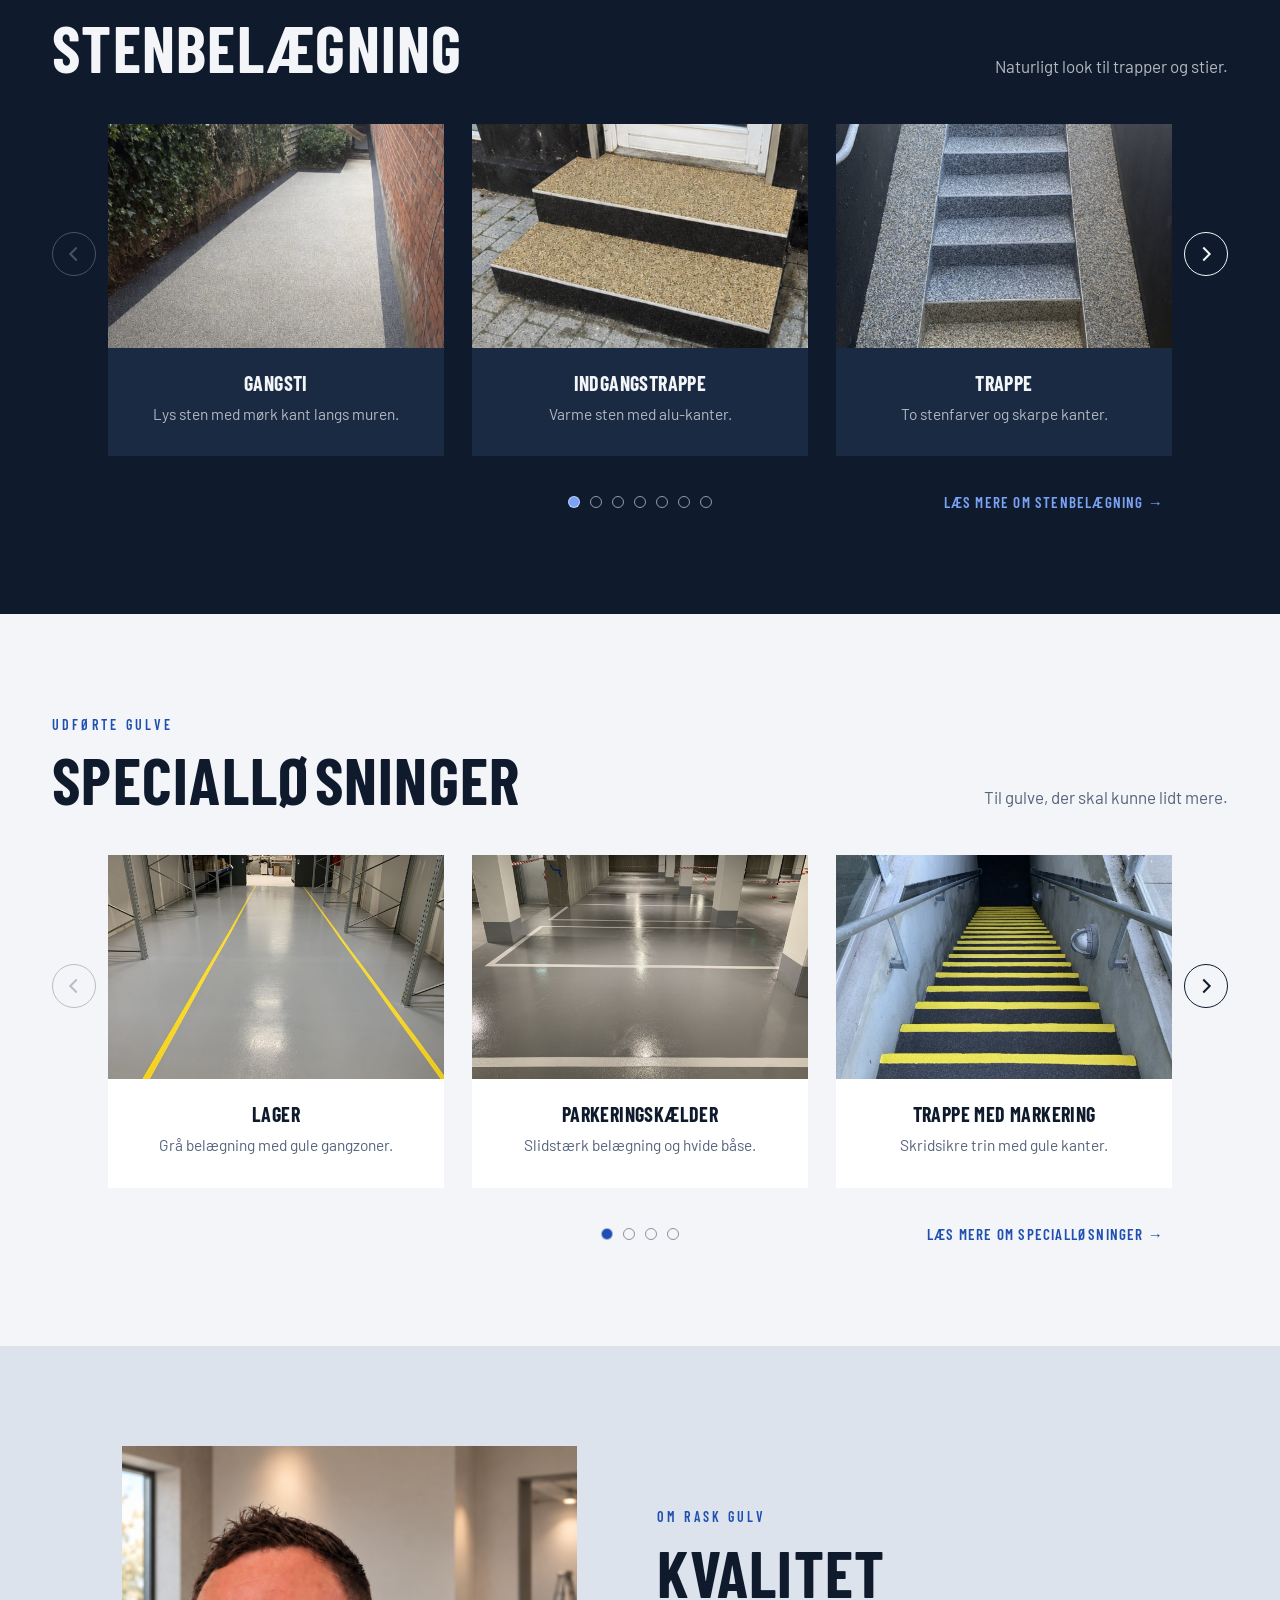
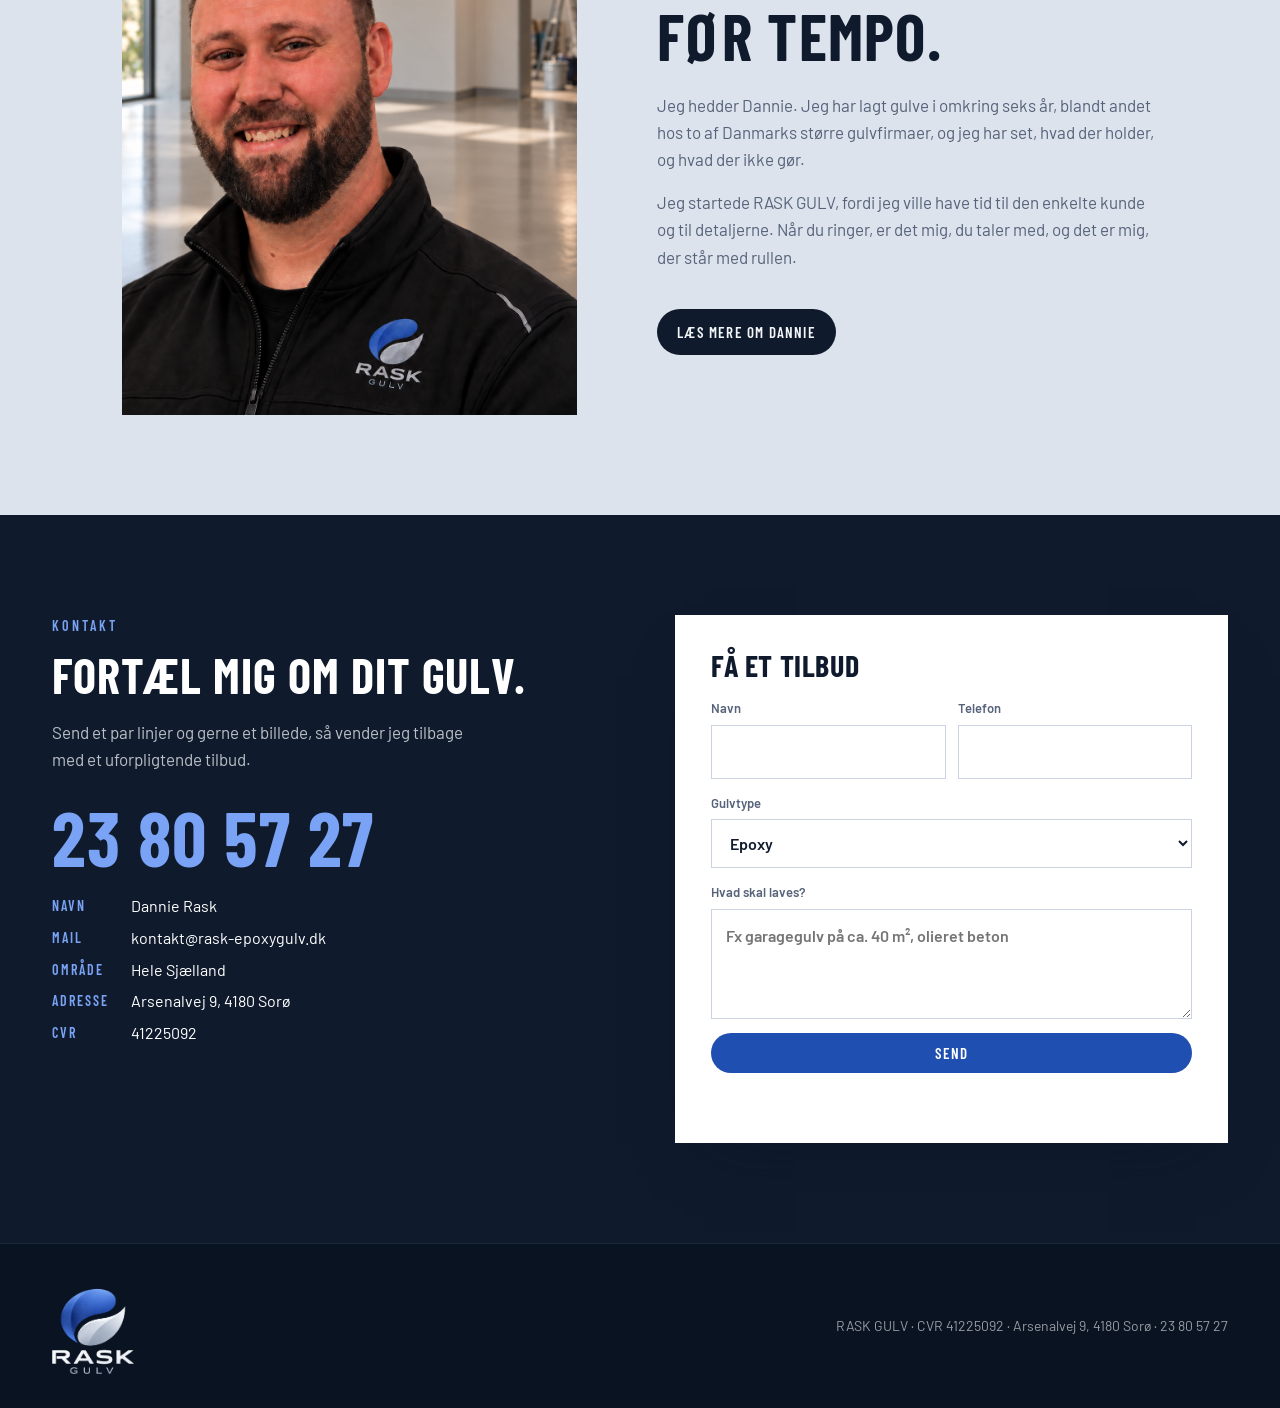
==== commit 5effc03d: "flere finisher" ====
--- a/index.html
+++ b/index.html
@@ -58,7 +58,7 @@
 
 <section class="about sec concrete" id="om">
   <div class="wrap">
-    <div class="photo" style="background:url(img/dannie.jpg) center 30%/cover" role="img" aria-label="Dannie Rask"></div>
+    <div class="photo" style="background:url(img/dannie-portrait.png) center 30%/cover" role="img" aria-label="Dannie Rask"></div>
     <div>
       <div class="label">Om RASK GULV</div>
       <h2>Kvalitet<br>før tempo.</h2>
@@ -77,6 +77,7 @@
       <p style="color:var(--muted);max-width:440px">Send et par linjer og gerne et billede, så vender jeg tilbage med et uforpligtende tilbud.</p>
       <a class="phone" href="tel:23805727">23 80 57 27</a>
       <dl>
+        <dt>Navn</dt><dd>Dannie Rask</dd>
         <dt>Mail</dt><dd>kontakt@rask-epoxygulv.dk</dd>
         <dt>Område</dt><dd>Hele Sjælland</dd>
         <dt>Adresse</dt><dd>Arsenalvej 9, 4180 Sorø</dd>
--- a/style.css
+++ b/style.css
@@ -79,7 +79,7 @@
 /* KONTAKT */
 .contact{background:var(--concrete);padding-block:100px}
 .contact .wrap{display:grid;grid-template-columns:1fr 1fr;gap:70px;align-items:start}
-.contact h2{margin:14px 0 20px}
+.contact h2{margin:14px 0 20px;font-size:clamp(34px,3.8vw,50px);white-space:nowrap}
 .contact .phone{display:block;font-family:var(--display);font-weight:700;font-size:clamp(48px,6vw,76px);color:var(--rust);letter-spacing:.02em;line-height:1;margin:26px 0 18px;user-select:all}
 .contact dl{display:grid;grid-template-columns:auto 1fr;gap:6px 22px;font-size:16px}
 .contact dt{font-family:var(--display);font-weight:600;letter-spacing:.14em;text-transform:uppercase;color:var(--muted);font-size:14px;padding-top:2px}
@@ -101,6 +101,7 @@
   .tgrid{grid-template-columns:1fr 1fr}
   .about .wrap,.contact .wrap{grid-template-columns:1fr;gap:44px}
   .types .head{flex-direction:column;align-items:start}
+  .contact h2{white-space:normal}
 }
 @media (max-width:600px){
   .wrap{padding-inline:18px}
@@ -177,7 +178,7 @@
 /* ---- om-side ---- */
 .bio{padding-block:110px}
 .bio .wrap{display:grid;grid-template-columns:1fr 1.15fr;gap:80px;align-items:start;max-width:1120px}
-.bio .photo{aspect-ratio:4/5;background:url(img/dannie.jpg) center 30%/cover}
+.bio .photo{aspect-ratio:2/3;background:url(img/dannie-full.png) center/cover}
 .bio .big{font-family:var(--display);font-weight:700;text-transform:uppercase;font-size:clamp(40px,4.4vw,58px);line-height:.98;margin-bottom:28px}
 .bio p{color:var(--muted);margin-bottom:16px;max-width:540px}
 .bio .quote{border-left:3px solid var(--rust);padding:6px 0 6px 22px;margin:30px 0;color:var(--ink);font-size:19px;max-width:520px}
@@ -546,6 +547,7 @@
 .dd.open .dd-btn svg{transform:rotate(180deg)}
 .dd{position:relative}
 .dd-menu{position:absolute;top:calc(100% + 12px);left:50%;transform:translate(-50%,-6px);width:560px;display:grid;grid-template-columns:1fr 1fr;gap:6px;padding:10px;background:#0F1B2D;border:1px solid rgba(243,245,248,.12);box-shadow:0 30px 60px -20px rgba(0,0,0,.6);opacity:0;visibility:hidden;transition:opacity .2s,transform .2s;z-index:50}
+@media (hover:hover) and (min-width:901px){.dd::after{content:"";position:absolute;top:100%;left:50%;width:560px;height:14px;transform:translateX(-50%)}}
 .dd.open .dd-menu{opacity:1;visibility:visible;transform:translate(-50%,0)}
 .dd-menu a{display:grid;grid-template-columns:64px 1fr;grid-template-rows:auto auto;column-gap:14px;align-items:center;padding:10px;color:#F3F5F8;transition:background .2s}
 .dd-menu a:hover,.dd-menu a.on{background:#1A2A42}
@@ -648,3 +650,36 @@
 @media (max-width:980px){.ral,.grid4{grid-template-columns:repeat(2,1fr)}.grid5{grid-template-columns:repeat(3,1fr)}.two-box{grid-template-columns:1fr;gap:0}.sysbox-r{text-align:left}.std{flex-direction:column;align-items:flex-start;gap:10px}}
 @media (max-width:560px){.grid5{grid-template-columns:repeat(2,1fr)}.ph-card .cap i{display:none}.rc span{height:80px}}
 .vb .cap i{display:none}
+
+/* Opdateret knap- og karruselstil, afstemt med Krattet Entreprise */
+.btn{padding:11px 20px;border-radius:999px;font-size:15px;letter-spacing:.08em}
+.carousel{padding-inline:56px}
+.track{gap:28px}
+.card{flex-basis:calc((100% - 56px)/3)}
+.card .ph{aspect-ratio:3/2}
+.card .body{padding:26px 24px 30px;text-align:center}
+.card h3{font-size:20px;margin-bottom:8px}
+.arr.side{top:calc(50% - 60px);width:44px;height:44px;border-radius:50%;z-index:3}
+.link-more{font-size:15px;letter-spacing:.08em}
+.car-nav .dots{gap:10px}
+.car-nav{position:relative;justify-content:flex-end;min-height:24px}
+.car-nav .link-more{margin-left:auto}
+.car-nav .dots{position:absolute;left:50%;top:50%;transform:translate(-50%,-50%);margin-left:0}
+.car-nav .dots button{width:12px;height:12px;border-radius:50%;border:1.5px solid rgba(243,245,248,.58);background:transparent;opacity:1}
+.sec.paper .car-nav .dots button:not(.on){border-color:rgba(15,27,45,.45)}
+.car-nav .dots button.on{opacity:1;background:var(--rust)}
+.sec.dark .car-nav .dots button.on{background:var(--rust-2)}
+@media (max-width:980px){.card{flex-basis:calc((100% - 28px)/2)}}
+@media (max-width:640px){
+  .carousel{padding-inline:0}
+  .track{gap:14px}
+  .card{flex-basis:84%}
+  .card .body{padding:24px 20px 26px}
+  .car-nav{align-items:flex-start;flex-wrap:wrap;gap:14px;margin-top:22px;padding-bottom:26px}
+  .car-nav .dots{top:auto;bottom:0;left:50%;transform:translateX(-50%)}
+  .link-more{font-size:13px;letter-spacing:.06em;line-height:1.4}
+}
+
+/* Menuen markeres med blå tekst i stedet for understregning */
+.topnav>a:after,.dd-btn:after{display:none}
+.topnav>a:hover,.dd-btn:hover,.topnav>a.on,.dd-btn.on,.dd.open .dd-btn{color:var(--rust-2)}
